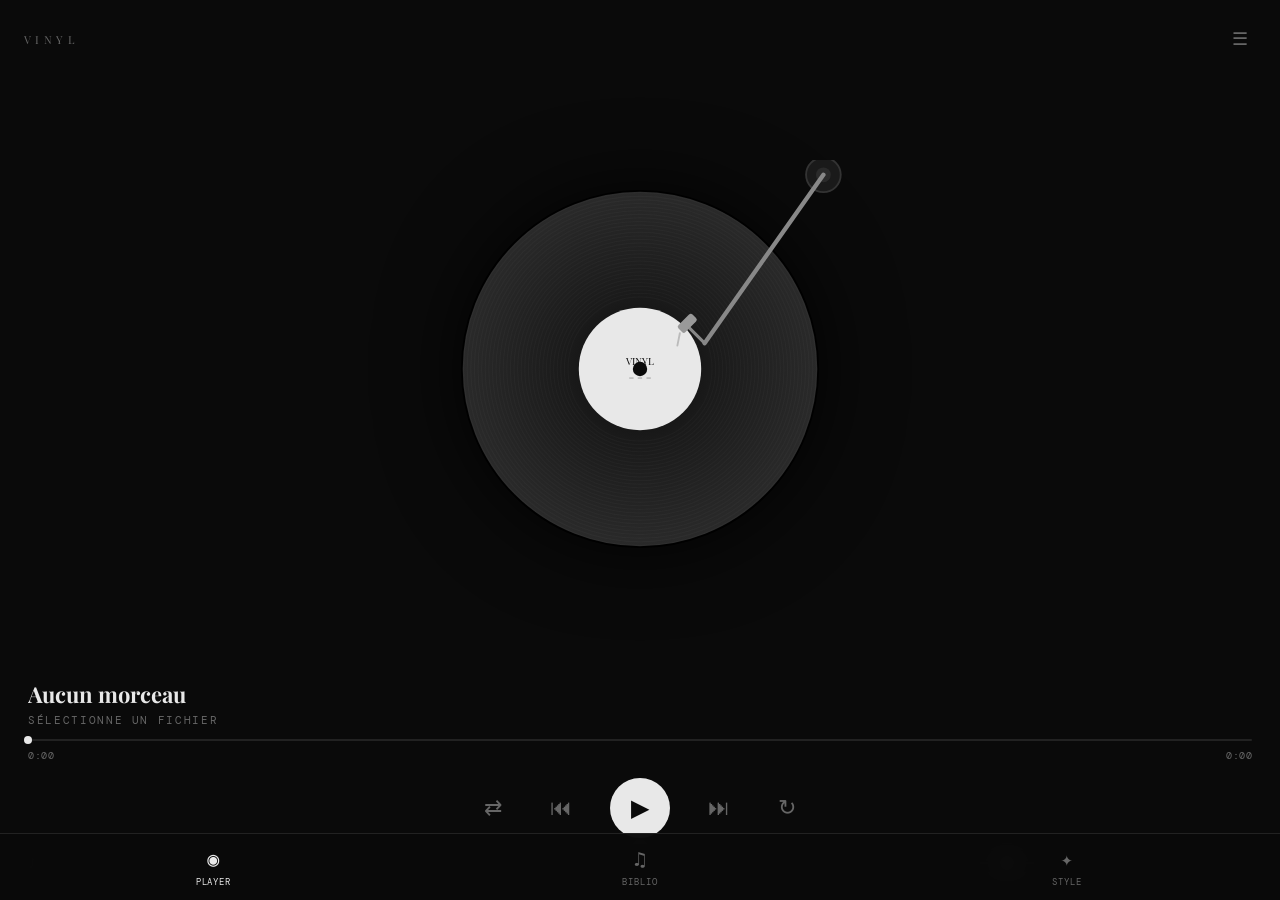
==== index.html @ af2092e8 "Add files via upload" ====
<!DOCTYPE html>
<html lang="fr">
<head>
<meta charset="UTF-8">
<meta name="viewport" content="width=device-width, initial-scale=1.0, user-scalable=no">
<meta name="apple-mobile-web-app-capable" content="yes">
<meta name="mobile-web-app-capable" content="yes">
<meta name="apple-mobile-web-app-status-bar-style" content="black-translucent">
<meta name="theme-color" content="#0a0a0a">
<title>VINYL</title>
<link rel="manifest" href="manifest.json">
<link rel="preconnect" href="https://fonts.googleapis.com">
<link href="https://fonts.googleapis.com/css2?family=DM+Mono:ital,wght@0,300;0,400;0,500;1,300&family=Playfair+Display:ital,wght@0,400;0,700;1,400&display=swap" rel="stylesheet">
<style>
  :root {
    --bg: #0a0a0a;
    --surface: #111111;
    --border: #222222;
    --text: #e8e8e8;
    --text-dim: #666666;
    --accent: #e8e8e8;
    --vinyl-color-1: #1a1a1a;
    --vinyl-color-2: #2a2a2a;
    --vinyl-color-3: #0a0a0a;
    --vinyl-groove: rgba(255,255,255,0.03);
    --label-bg: #e8e8e8;
    --label-text: #0a0a0a;
    --arm-color: #888888;
  }

  * { margin: 0; padding: 0; box-sizing: border-box; -webkit-tap-highlight-color: transparent; }

  body {
    background: var(--bg);
    color: var(--text);
    font-family: 'DM Mono', monospace;
    min-height: 100vh;
    min-height: 100dvh;
    overflow-x: hidden;
    overscroll-behavior: none;
  }

  /* ── SCREENS ── */
  .screen { display: none; min-height: 100vh; min-height: 100dvh; }
  .screen.active { display: flex; flex-direction: column; }

  /* ══════════════════════════════════════
     PLAYER SCREEN
  ══════════════════════════════════════ */
  #player-screen {
    background: var(--bg);
    align-items: center;
    justify-content: space-between;
    padding: 0;
    position: relative;
    overflow: hidden;
  }

  /* Top bar */
  .top-bar {
    width: 100%;
    display: flex;
    align-items: center;
    justify-content: space-between;
    padding: 20px 24px 0;
    z-index: 10;
  }

  .app-title {
    font-family: 'Playfair Display', serif;
    font-size: 11px;
    letter-spacing: 0.4em;
    color: var(--text-dim);
    text-transform: uppercase;
  }

  .top-btn {
    background: none;
    border: none;
    color: var(--text-dim);
    cursor: pointer;
    padding: 8px;
    font-size: 18px;
    transition: color 0.2s;
  }
  .top-btn:hover { color: var(--text); }

  /* Turntable wrapper */
  .turntable-area {
    flex: 1;
    display: flex;
    align-items: center;
    justify-content: center;
    position: relative;
    width: 100%;
  }

  .turntable {
    position: relative;
    width: min(85vw, 360px);
    height: min(85vw, 360px);
  }

  /* Vinyl disc */
  .vinyl-disc {
    width: 100%;
    height: 100%;
    border-radius: 50%;
    position: relative;
    cursor: pointer;
    transition: transform 0.1s;
  }

  .vinyl-disc.spinning {
    animation: spin 2.8s linear infinite;
  }

  @keyframes spin {
    from { transform: rotate(0deg); }
    to { transform: rotate(360deg); }
  }

  .vinyl-svg {
    width: 100%;
    height: 100%;
    border-radius: 50%;
    filter: drop-shadow(0 0 40px rgba(0,0,0,0.8));
  }

  /* Tonearm */
  .tonearm-wrapper {
    position: absolute;
    top: -8%;
    right: -12%;
    width: 55%;
    height: 55%;
    transform-origin: 82% 8%;
    transition: transform 0.8s cubic-bezier(0.4, 0, 0.2, 1);
    z-index: 10;
  }

  .tonearm-wrapper.playing {
    transform: rotate(-22deg);
  }

  .tonearm-svg {
    width: 100%;
    height: 100%;
  }

  /* Song info */
  .song-info {
    width: 100%;
    padding: 0 28px 12px;
    z-index: 10;
  }

  .song-title {
    font-family: 'Playfair Display', serif;
    font-size: 22px;
    font-weight: 700;
    color: var(--text);
    white-space: nowrap;
    overflow: hidden;
    text-overflow: ellipsis;
    margin-bottom: 4px;
  }

  .song-artist {
    font-size: 11px;
    color: var(--text-dim);
    letter-spacing: 0.15em;
    text-transform: uppercase;
  }

  /* Progress */
  .progress-area {
    width: 100%;
    padding: 0 28px;
    z-index: 10;
  }

  .progress-bar-wrap {
    width: 100%;
    height: 2px;
    background: var(--border);
    border-radius: 2px;
    cursor: pointer;
    position: relative;
    margin-bottom: 8px;
  }

  .progress-fill {
    height: 100%;
    background: var(--text);
    border-radius: 2px;
    width: 0%;
    transition: width 0.5s linear;
    position: relative;
  }

  .progress-fill::after {
    content: '';
    position: absolute;
    right: -4px;
    top: -3px;
    width: 8px;
    height: 8px;
    background: var(--text);
    border-radius: 50%;
  }

  .time-row {
    display: flex;
    justify-content: space-between;
    font-size: 10px;
    color: var(--text-dim);
    letter-spacing: 0.05em;
  }

  /* Controls */
  .controls {
    width: 100%;
    display: flex;
    align-items: center;
    justify-content: center;
    gap: 28px;
    padding: 16px 28px;
    z-index: 10;
  }

  .ctrl-btn {
    background: none;
    border: none;
    color: var(--text-dim);
    cursor: pointer;
    padding: 10px;
    font-size: 22px;
    transition: all 0.2s;
    display: flex;
    align-items: center;
    justify-content: center;
    border-radius: 50%;
  }

  .ctrl-btn:hover { color: var(--text); }

  .ctrl-btn.play-btn {
    width: 60px;
    height: 60px;
    background: var(--text);
    color: var(--bg);
    font-size: 24px;
    border-radius: 50%;
  }

  .ctrl-btn.play-btn:hover {
    transform: scale(1.05);
    color: var(--bg);
  }

  .ctrl-btn.active { color: var(--text); }

  /* Volume */
  .volume-area {
    width: 100%;
    padding: 0 28px 28px;
    display: flex;
    align-items: center;
    gap: 12px;
    z-index: 10;
  }

  .vol-icon { font-size: 14px; color: var(--text-dim); }

  .vol-slider {
    flex: 1;
    -webkit-appearance: none;
    appearance: none;
    height: 2px;
    background: var(--border);
    border-radius: 2px;
    outline: none;
    cursor: pointer;
  }

  .vol-slider::-webkit-slider-thumb {
    -webkit-appearance: none;
    width: 14px;
    height: 14px;
    background: var(--text);
    border-radius: 50%;
    cursor: pointer;
  }

  /* ══════════════════════════════════════
     CUSTOMIZE SCREEN
  ══════════════════════════════════════ */
  #customize-screen {
    background: var(--bg);
    flex-direction: column;
  }

  .cust-header {
    display: flex;
    align-items: center;
    padding: 20px 24px;
    gap: 16px;
    border-bottom: 1px solid var(--border);
  }

  .back-btn {
    background: none;
    border: none;
    color: var(--text-dim);
    cursor: pointer;
    font-size: 20px;
    padding: 4px;
  }

  .cust-title {
    font-family: 'Playfair Display', serif;
    font-size: 18px;
    color: var(--text);
  }

  .cust-body {
    flex: 1;
    overflow-y: auto;
    padding: 24px;
    display: flex;
    flex-direction: column;
    gap: 32px;
  }

  .cust-section h3 {
    font-size: 10px;
    letter-spacing: 0.3em;
    text-transform: uppercase;
    color: var(--text-dim);
    margin-bottom: 16px;
  }

  /* Vinyl pattern picker */
  .pattern-grid {
    display: grid;
    grid-template-columns: repeat(4, 1fr);
    gap: 12px;
  }

  .pattern-item {
    aspect-ratio: 1;
    border-radius: 50%;
    cursor: pointer;
    border: 2px solid transparent;
    transition: all 0.2s;
    position: relative;
    overflow: hidden;
  }

  .pattern-item.selected {
    border-color: var(--text);
    box-shadow: 0 0 0 2px var(--bg), 0 0 0 4px var(--text);
  }

  /* Color pickers */
  .color-row {
    display: flex;
    flex-direction: column;
    gap: 12px;
  }

  .color-item {
    display: flex;
    align-items: center;
    justify-content: space-between;
  }

  .color-label {
    font-size: 12px;
    color: var(--text-dim);
  }

  .color-picker-wrap {
    display: flex;
    align-items: center;
    gap: 8px;
  }

  .color-hex {
    font-size: 11px;
    color: var(--text-dim);
    font-family: 'DM Mono', monospace;
  }

  input[type="color"] {
    width: 36px;
    height: 36px;
    border: none;
    background: none;
    cursor: pointer;
    border-radius: 50%;
    padding: 0;
    outline: 2px solid var(--border);
    outline-offset: 2px;
  }

  input[type="color"]::-webkit-color-swatch-wrapper { padding: 0; }
  input[type="color"]::-webkit-color-swatch { border: none; border-radius: 50%; }

  /* Cover upload */
  .upload-area {
    border: 1px dashed var(--border);
    border-radius: 12px;
    padding: 24px;
    text-align: center;
    cursor: pointer;
    transition: all 0.2s;
    position: relative;
    overflow: hidden;
  }

  .upload-area:hover { border-color: var(--text-dim); }

  .upload-preview {
    width: 80px;
    height: 80px;
    border-radius: 8px;
    object-fit: cover;
    margin: 0 auto 12px;
    display: none;
  }

  .upload-preview.show { display: block; }

  .upload-icon { font-size: 28px; margin-bottom: 8px; color: var(--text-dim); }
  .upload-text { font-size: 12px; color: var(--text-dim); }
  .upload-hint { font-size: 10px; color: var(--border); margin-top: 4px; }

  input[type="file"] { display: none; }

  /* Theme presets */
  .preset-row {
    display: flex;
    gap: 10px;
    flex-wrap: wrap;
  }

  .preset-btn {
    padding: 8px 16px;
    border-radius: 20px;
    border: 1px solid var(--border);
    background: none;
    color: var(--text-dim);
    font-family: 'DM Mono', monospace;
    font-size: 11px;
    cursor: pointer;
    transition: all 0.2s;
    letter-spacing: 0.05em;
  }

  .preset-btn:hover, .preset-btn.active {
    background: var(--text);
    color: var(--bg);
    border-color: var(--text);
  }

  /* ══════════════════════════════════════
     LIBRARY SCREEN
  ══════════════════════════════════════ */
  #library-screen {
    background: var(--bg);
    flex-direction: column;
  }

  .lib-header {
    display: flex;
    align-items: center;
    padding: 20px 24px;
    gap: 16px;
    border-bottom: 1px solid var(--border);
  }

  .lib-title {
    font-family: 'Playfair Display', serif;
    font-size: 18px;
    color: var(--text);
    flex: 1;
  }

  .lib-add-btn {
    background: var(--text);
    color: var(--bg);
    border: none;
    border-radius: 20px;
    padding: 8px 16px;
    font-family: 'DM Mono', monospace;
    font-size: 11px;
    cursor: pointer;
    letter-spacing: 0.05em;
  }

  .track-list {
    flex: 1;
    overflow-y: auto;
    padding: 8px 0;
  }

  .track-item {
    display: flex;
    align-items: center;
    padding: 14px 24px;
    gap: 16px;
    cursor: pointer;
    transition: background 0.15s;
    border-bottom: 1px solid var(--border);
  }

  .track-item:hover { background: var(--surface); }
  .track-item.active { background: var(--surface); }

  .track-num {
    font-size: 11px;
    color: var(--text-dim);
    width: 20px;
    text-align: right;
    flex-shrink: 0;
  }

  .track-item.active .track-num { color: var(--text); }

  .track-cover {
    width: 44px;
    height: 44px;
    border-radius: 6px;
    background: var(--surface);
    flex-shrink: 0;
    display: flex;
    align-items: center;
    justify-content: center;
    overflow: hidden;
  }

  .track-cover img { width: 100%; height: 100%; object-fit: cover; }
  .track-cover-placeholder { font-size: 18px; color: var(--text-dim); }

  .track-info { flex: 1; min-width: 0; }

  .track-name {
    font-size: 14px;
    color: var(--text);
    white-space: nowrap;
    overflow: hidden;
    text-overflow: ellipsis;
    margin-bottom: 3px;
  }

  .track-item.active .track-name { color: var(--text); font-weight: 500; }

  .track-dur {
    font-size: 11px;
    color: var(--text-dim);
    flex-shrink: 0;
  }

  .empty-lib {
    flex: 1;
    display: flex;
    flex-direction: column;
    align-items: center;
    justify-content: center;
    gap: 12px;
    padding: 40px;
    text-align: center;
  }

  .empty-lib .icon { font-size: 48px; opacity: 0.3; }
  .empty-lib p { font-size: 13px; color: var(--text-dim); line-height: 1.6; }

  /* ── BOTTOM NAV ── */
  .bottom-nav {
    position: fixed;
    bottom: 0;
    left: 0;
    right: 0;
    display: flex;
    background: rgba(10,10,10,0.95);
    backdrop-filter: blur(20px);
    border-top: 1px solid var(--border);
    z-index: 100;
    padding-bottom: env(safe-area-inset-bottom);
  }

  .nav-btn {
    flex: 1;
    display: flex;
    flex-direction: column;
    align-items: center;
    justify-content: center;
    gap: 4px;
    padding: 12px 8px;
    background: none;
    border: none;
    color: var(--text-dim);
    cursor: pointer;
    transition: color 0.2s;
    font-family: 'DM Mono', monospace;
  }

  .nav-btn.active { color: var(--text); }
  .nav-btn span:first-child { font-size: 20px; }
  .nav-btn span:last-child { font-size: 9px; letter-spacing: 0.1em; text-transform: uppercase; }

  /* padding for nav */
  .screen { padding-bottom: 70px; }

  /* Scrollbar */
  ::-webkit-scrollbar { width: 2px; }
  ::-webkit-scrollbar-track { background: transparent; }
  ::-webkit-scrollbar-thumb { background: var(--border); border-radius: 2px; }

  /* Animations */
  @keyframes fadeIn { from { opacity: 0; transform: translateY(8px); } to { opacity: 1; transform: translateY(0); } }
  .screen.active { animation: fadeIn 0.2s ease; }

  /* Vinyl patterns inline styles applied via JS */
</style>
</head>
<body>

<!-- ══ PLAYER SCREEN ══ -->
<div id="player-screen" class="screen active">
  <div class="top-bar">
    <span class="app-title">Vinyl</span>
    <button class="top-btn" onclick="showScreen('library')">☰</button>
  </div>

  <div class="turntable-area">
    <div class="turntable">
      <!-- Vinyl disc -->
      <div class="vinyl-disc" id="vinyl-disc">
        <svg class="vinyl-svg" id="vinyl-svg" viewBox="0 0 400 400" xmlns="http://www.w3.org/2000/svg">
          <defs>
            <radialGradient id="vinylGrad" cx="50%" cy="50%" r="50%">
              <stop offset="0%" stop-color="var(--vinyl-color-3)"/>
              <stop offset="40%" stop-color="var(--vinyl-color-1)"/>
              <stop offset="100%" stop-color="var(--vinyl-color-2)"/>
            </radialGradient>
            <pattern id="groovePattern" x="0" y="0" width="400" height="400" patternUnits="userSpaceOnUse">
            </pattern>
            <clipPath id="discClip">
              <circle cx="200" cy="200" r="198"/>
            </clipPath>
          </defs>
          <!-- Base disc -->
          <circle cx="200" cy="200" r="198" fill="url(#vinylGrad)" stroke="#000" stroke-width="2"/>
          <!-- Grooves -->
          <g id="grooves-group" clip-path="url(#discClip)" opacity="0.6"></g>
          <!-- Label area -->
          <circle cx="200" cy="200" r="68" id="label-circle" fill="#e8e8e8"/>
          <!-- Cover image inside label -->
          <image id="cover-in-label" x="132" y="132" width="136" height="136" clip-path="url(#labelClip)" style="display:none"/>
          <clipPath id="labelClip"><circle cx="200" cy="200" r="68"/></clipPath>
          <!-- Label design -->
          <g id="label-design">
            <text x="200" y="195" text-anchor="middle" font-family="'Playfair Display', serif" font-size="11" fill="#0a0a0a" id="label-title">VINYL</text>
            <text x="200" y="212" text-anchor="middle" font-family="monospace" font-size="8" fill="#555" id="label-artist">— — —</text>
          </g>
          <!-- Center hole -->
          <circle cx="200" cy="200" r="8" fill="#0a0a0a"/>
        </svg>
      </div>

      <!-- Tonearm -->
      <div class="tonearm-wrapper" id="tonearm">
        <svg class="tonearm-svg" viewBox="0 0 160 160" xmlns="http://www.w3.org/2000/svg">
          <!-- Pivot base -->
          <circle cx="128" cy="12" r="14" fill="#1a1a1a" stroke="#333" stroke-width="1.5"/>
          <circle cx="128" cy="12" r="6" fill="#2a2a2a"/>
          <!-- Arm -->
          <line x1="128" y1="12" x2="32" y2="148" stroke="#888" stroke-width="3.5" stroke-linecap="round"/>
          <!-- Headshell -->
          <line x1="32" y1="148" x2="18" y2="134" stroke="#888" stroke-width="2.5" stroke-linecap="round"/>
          <rect x="10" y="128" width="16" height="8" rx="2" fill="#999" transform="rotate(-45, 18, 132)"/>
          <!-- Needle -->
          <line x1="12" y1="140" x2="10" y2="150" stroke="#bbb" stroke-width="1.5" stroke-linecap="round"/>
        </svg>
      </div>
    </div>
  </div>

  <!-- Song info -->
  <div class="song-info">
    <div class="song-title" id="song-title">Aucun morceau</div>
    <div class="song-artist" id="song-artist">Sélectionne un fichier</div>
  </div>

  <!-- Progress -->
  <div class="progress-area">
    <div class="progress-bar-wrap" id="progress-wrap">
      <div class="progress-fill" id="progress-fill"></div>
    </div>
    <div class="time-row">
      <span id="time-current">0:00</span>
      <span id="time-total">0:00</span>
    </div>
  </div>

  <!-- Controls -->
  <div class="controls">
    <button class="ctrl-btn" id="shuffle-btn" onclick="toggleShuffle()" title="Aléatoire">⇄</button>
    <button class="ctrl-btn" onclick="prevTrack()">⏮</button>
    <button class="ctrl-btn play-btn" id="play-btn" onclick="togglePlay()">▶</button>
    <button class="ctrl-btn" onclick="nextTrack()">⏭</button>
    <button class="ctrl-btn" id="repeat-btn" onclick="toggleRepeat()" title="Répéter">↻</button>
  </div>

  <!-- Volume -->
  <div class="volume-area">
    <span class="vol-icon">♪</span>
    <input type="range" class="vol-slider" id="vol-slider" min="0" max="100" value="80" oninput="setVolume(this.value)">
  </div>
</div>

<!-- ══ LIBRARY SCREEN ══ -->
<div id="library-screen" class="screen">
  <div class="lib-header">
    <button class="back-btn" onclick="showScreen('player')">←</button>
    <span class="lib-title">Bibliothèque</span>
    <button class="lib-add-btn" onclick="document.getElementById('audio-input').click()">+ Ajouter</button>
  </div>
  <input type="file" id="audio-input" accept="audio/*" multiple onchange="addTracks(this.files)">

  <div id="track-list" class="track-list">
    <div class="empty-lib">
      <div class="icon">♫</div>
      <p>Aucun morceau.<br>Appuie sur <strong>+ Ajouter</strong> pour importer tes fichiers audio.</p>
    </div>
  </div>
</div>

<!-- ══ CUSTOMIZE SCREEN ══ -->
<div id="customize-screen" class="screen">
  <div class="cust-header">
    <button class="back-btn" onclick="showScreen('player')">←</button>
    <span class="cust-title">Personnaliser</span>
  </div>
  <div class="cust-body">

    <!-- Theme presets -->
    <div class="cust-section">
      <h3>Thème</h3>
      <div class="preset-row">
        <button class="preset-btn active" onclick="applyPreset('noir')">Noir</button>
        <button class="preset-btn" onclick="applyPreset('blanc')">Blanc</button>
        <button class="preset-btn" onclick="applyPreset('sepia')">Sépia</button>
        <button class="preset-btn" onclick="applyPreset('nuit')">Nuit Bleue</button>
        <button class="preset-btn" onclick="applyPreset('foret')">Forêt</button>
        <button class="preset-btn" onclick="applyPreset('rouge')">Rouge</button>
      </div>
    </div>

    <!-- Vinyl pattern -->
    <div class="cust-section">
      <h3>Motif du Vinyl</h3>
      <div class="pattern-grid" id="pattern-grid"></div>
    </div>

    <!-- Vinyl colors -->
    <div class="cust-section">
      <h3>Couleurs du Vinyl</h3>
      <div class="color-row">
        <div class="color-item">
          <span class="color-label">Couleur principale</span>
          <div class="color-picker-wrap">
            <span class="color-hex" id="c1-hex">#1a1a1a</span>
            <input type="color" id="color1" value="#1a1a1a" oninput="updateVinylColor(1, this.value)">
          </div>
        </div>
        <div class="color-item">
          <span class="color-label">Couleur secondaire</span>
          <div class="color-picker-wrap">
            <span class="color-hex" id="c2-hex">#2a2a2a</span>
            <input type="color" id="color2" value="#2a2a2a" oninput="updateVinylColor(2, this.value)">
          </div>
        </div>
        <div class="color-item">
          <span class="color-label">Centre du vinyl</span>
          <div class="color-picker-wrap">
            <span class="color-hex" id="c3-hex">#0a0a0a</span>
            <input type="color" id="color3" value="#0a0a0a" oninput="updateVinylColor(3, this.value)">
          </div>
        </div>
        <div class="color-item">
          <span class="color-label">Étiquette centrale</span>
          <div class="color-picker-wrap">
            <span class="color-hex" id="c4-hex">#e8e8e8</span>
            <input type="color" id="color4" value="#e8e8e8" oninput="updateLabelColor(this.value)">
          </div>
        </div>
      </div>
    </div>

    <!-- Cover art -->
    <div class="cust-section">
      <h3>Pochette Globale</h3>
      <div class="upload-area" onclick="document.getElementById('cover-input').click()">
        <img id="cover-preview" class="upload-preview" src="" alt="cover">
        <div id="upload-placeholder">
          <div class="upload-icon">🖼</div>
          <div class="upload-text">Appuie pour choisir une image</div>
          <div class="upload-hint">PNG, JPG — affiché au centre du vinyl</div>
        </div>
      </div>
      <input type="file" id="cover-input" accept="image/*" onchange="setCoverArt(this.files[0])">
    </div>

    <!-- Interface color -->
    <div class="cust-section">
      <h3>Interface</h3>
      <div class="color-row">
        <div class="color-item">
          <span class="color-label">Fond général</span>
          <div class="color-picker-wrap">
            <span class="color-hex" id="bg-hex">#0a0a0a</span>
            <input type="color" id="bg-color" value="#0a0a0a" oninput="updateUIColor('--bg', this.value, 'bg-hex')">
          </div>
        </div>
        <div class="color-item">
          <span class="color-label">Texte & contrôles</span>
          <div class="color-picker-wrap">
            <span class="color-hex" id="txt-hex">#e8e8e8</span>
            <input type="color" id="txt-color" value="#e8e8e8" oninput="updateUIColor('--text', this.value, 'txt-hex')">
          </div>
        </div>
      </div>
    </div>

  </div>
</div>

<!-- ══ BOTTOM NAV ══ -->
<div class="bottom-nav">
  <button class="nav-btn active" id="nav-player" onclick="showScreen('player')">
    <span>◉</span><span>Player</span>
  </button>
  <button class="nav-btn" id="nav-library" onclick="showScreen('library')">
    <span>♫</span><span>Biblio</span>
  </button>
  <button class="nav-btn" id="nav-customize" onclick="showScreen('customize')">
    <span>✦</span><span>Style</span>
  </button>
</div>

<audio id="audio-player"></audio>

<script>
// ══════════════════════════════════════
// STATE
// ══════════════════════════════════════
let tracks = [];
let currentIndex = -1;
let isPlaying = false;
let isShuffle = false;
let isRepeat = false;
let globalCoverURL = null;
let currentPattern = 0;

const audio = document.getElementById('audio-player');
const vinylDisc = document.getElementById('vinyl-disc');
const tonearm = document.getElementById('tonearm');

// ══════════════════════════════════════
// SCREENS
// ══════════════════════════════════════
function showScreen(name) {
  document.querySelectorAll('.screen').forEach(s => s.classList.remove('active'));
  document.querySelectorAll('.nav-btn').forEach(b => b.classList.remove('active'));
  document.getElementById(name + '-screen').classList.add('active');
  document.getElementById('nav-' + name)?.classList.add('active');
}

// ══════════════════════════════════════
// VINYL PATTERNS
// ══════════════════════════════════════
const patterns = [
  { name: 'Classic', draw: (g) => classicGrooves(g) },
  { name: 'Sparse', draw: (g) => sparseGrooves(g) },
  { name: 'Marble', draw: (g) => marbleGrooves(g) },
  { name: 'Radiant', draw: (g) => radiantGrooves(g) },
  { name: 'Grid', draw: (g) => gridGrooves(g) },
  { name: 'Waves', draw: (g) => waveGrooves(g) },
  { name: 'Dots', draw: (g) => dotGrooves(g) },
  { name: 'Geo', draw: (g) => geoGrooves(g) },
];

function classicGrooves(g) {
  let html = '';
  for (let r = 80; r <= 196; r += 4) {
    html += `<circle cx="200" cy="200" r="${r}" fill="none" stroke="rgba(255,255,255,0.04)" stroke-width="1.5"/>`;
  }
  return html;
}

function sparseGrooves(g) {
  let html = '';
  for (let r = 80; r <= 196; r += 10) {
    html += `<circle cx="200" cy="200" r="${r}" fill="none" stroke="rgba(255,255,255,0.06)" stroke-width="2"/>`;
  }
  return html;
}

function marbleGrooves(g) {
  let html = '';
  for (let r = 80; r <= 196; r += 5) {
    const op = 0.02 + Math.sin(r * 0.3) * 0.02;
    html += `<circle cx="200" cy="200" r="${r}" fill="none" stroke="rgba(255,255,255,${op.toFixed(3)})" stroke-width="2"/>`;
  }
  for (let i = 0; i < 8; i++) {
    const angle = (i / 8) * 360;
    html += `<line x1="200" y1="80" x2="200" y2="196" stroke="rgba(255,255,255,0.02)" stroke-width="1" transform="rotate(${angle} 200 200)"/>`;
  }
  return html;
}

function radiantGrooves(g) {
  let html = '';
  for (let i = 0; i < 36; i++) {
    const angle = (i / 36) * 360;
    html += `<line x1="200" y1="80" x2="200" y2="196" stroke="rgba(255,255,255,0.04)" stroke-width="1.5" transform="rotate(${angle} 200 200)"/>`;
  }
  for (let r = 100; r <= 196; r += 24) {
    html += `<circle cx="200" cy="200" r="${r}" fill="none" stroke="rgba(255,255,255,0.03)" stroke-width="1"/>`;
  }
  return html;
}

function gridGrooves(g) {
  let html = '';
  for (let r = 80; r <= 196; r += 7) {
    const dash = Math.floor(r * Math.PI / 12);
    html += `<circle cx="200" cy="200" r="${r}" fill="none" stroke="rgba(255,255,255,0.05)" stroke-width="1.5" stroke-dasharray="${dash} ${Math.floor(dash * 0.5)}"/>`;
  }
  return html;
}

function waveGrooves(g) {
  let html = '';
  for (let r = 80; r <= 196; r += 4) {
    const offset = Math.sin(r * 0.5) * 3;
    html += `<circle cx="${200 + offset}" cy="200" r="${r}" fill="none" stroke="rgba(255,255,255,0.035)" stroke-width="1.5"/>`;
  }
  return html;
}

function dotGrooves(g) {
  let html = '';
  for (let r = 85; r <= 196; r += 14) {
    for (let i = 0; i < 32; i++) {
      const angle = (i / 32) * 2 * Math.PI;
      const x = 200 + r * Math.cos(angle);
      const y = 200 + r * Math.sin(angle);
      html += `<circle cx="${x.toFixed(1)}" cy="${y.toFixed(1)}" r="1.5" fill="rgba(255,255,255,0.08)"/>`;
    }
  }
  return html;
}

function geoGrooves(g) {
  let html = '';
  for (let r = 80; r <= 196; r += 6) {
    const sides = 6;
    let pts = '';
    for (let i = 0; i < sides; i++) {
      const a = (i / sides) * 2 * Math.PI - Math.PI / 6;
      pts += `${(200 + r * Math.cos(a)).toFixed(1)},${(200 + r * Math.sin(a)).toFixed(1)} `;
    }
    html += `<polygon points="${pts}" fill="none" stroke="rgba(255,255,255,0.03)" stroke-width="1.5"/>`;
  }
  return html;
}

function buildPatternGrid() {
  const grid = document.getElementById('pattern-grid');
  grid.innerHTML = '';
  patterns.forEach((p, i) => {
    const div = document.createElement('div');
    div.className = 'pattern-item' + (i === 0 ? ' selected' : '');
    div.title = p.name;
    // Mini preview SVG
    div.innerHTML = `<svg viewBox="0 0 100 100" style="width:100%;height:100%;border-radius:50%;display:block;background:#111">
      ${getMiniPattern(i)}
      <circle cx="50" cy="50" r="18" fill="#e8e8e8"/>
      <circle cx="50" cy="50" r="3" fill="#0a0a0a"/>
    </svg>`;
    div.onclick = () => {
      document.querySelectorAll('.pattern-item').forEach(el => el.classList.remove('selected'));
      div.classList.add('selected');
      currentPattern = i;
      applyPattern(i);
    };
    grid.appendChild(div);
  });
}

function getMiniPattern(i) {
  const ops = ['classic','sparse','marble','radiant','grid','wave','dot','geo'];
  let h = '';
  if (i === 0) { for (let r=20;r<=48;r+=4) h+=`<circle cx="50" cy="50" r="${r}" fill="none" stroke="rgba(255,255,255,0.15)" stroke-width="1"/>`; }
  else if (i === 1) { for (let r=20;r<=48;r+=10) h+=`<circle cx="50" cy="50" r="${r}" fill="none" stroke="rgba(255,255,255,0.2)" stroke-width="2"/>`; }
  else if (i === 2) { for (let r=20;r<=48;r+=5) { const op=0.05+Math.sin(r*0.3)*0.05; h+=`<circle cx="50" cy="50" r="${r}" fill="none" stroke="rgba(255,255,255,${op.toFixed(2)})" stroke-width="2"/>`; } }
  else if (i === 3) { for (let a=0;a<36;a++) { const ang=(a/36)*360; h+=`<line x1="50" y1="20" x2="50" y2="48" stroke="rgba(255,255,255,0.12)" stroke-width="1" transform="rotate(${ang} 50 50)"/>`; } }
  else if (i === 4) { for (let r=20;r<=48;r+=7) { const d=Math.floor(r*Math.PI/8); h+=`<circle cx="50" cy="50" r="${r}" fill="none" stroke="rgba(255,255,255,0.15)" stroke-width="1.5" stroke-dasharray="${d} ${Math.floor(d*0.5)}"/>`; } }
  else if (i === 5) { for (let r=20;r<=48;r+=4) { const off=Math.sin(r*0.5)*2; h+=`<circle cx="${50+off}" cy="50" r="${r}" fill="none" stroke="rgba(255,255,255,0.12)" stroke-width="1"/>`; } }
  else if (i === 6) { for (let r=22;r<=48;r+=13) { for (let j=0;j<16;j++) { const a=(j/16)*2*Math.PI; const x=50+r*Math.cos(a); const y=50+r*Math.sin(a); h+=`<circle cx="${x.toFixed(1)}" cy="${y.toFixed(1)}" r="1.5" fill="rgba(255,255,255,0.2)"/>`; } } }
  else if (i === 7) { for (let r=20;r<=48;r+=6) { let pts=''; for (let j=0;j<6;j++) { const a=(j/6)*2*Math.PI-Math.PI/6; pts+=`${(50+r*Math.cos(a)).toFixed(1)},${(50+r*Math.sin(a)).toFixed(1)} `; } h+=`<polygon points="${pts}" fill="none" stroke="rgba(255,255,255,0.12)" stroke-width="1.5"/>`; } }
  return h;
}

function applyPattern(i) {
  const g = document.getElementById('grooves-group');
  g.innerHTML = patterns[i].draw(g);
}

// ══════════════════════════════════════
// COLORS
// ══════════════════════════════════════
function updateVinylColor(n, val) {
  document.documentElement.style.setProperty(`--vinyl-color-${n}`, val);
  document.getElementById(`c${n}-hex`).textContent = val;
  // Refresh gradient
  document.querySelectorAll('#vinylGrad stop')[0].setAttribute('stop-color', getComputedStyle(document.documentElement).getPropertyValue('--vinyl-color-3').trim());
  document.querySelectorAll('#vinylGrad stop')[1].setAttribute('stop-color', getComputedStyle(document.documentElement).getPropertyValue('--vinyl-color-1').trim());
  document.querySelectorAll('#vinylGrad stop')[2].setAttribute('stop-color', getComputedStyle(document.documentElement).getPropertyValue('--vinyl-color-2').trim());
}

function updateLabelColor(val) {
  document.getElementById('label-circle').setAttribute('fill', val);
  document.getElementById('c4-hex').textContent = val;
  // Adjust label text contrast
  const brightness = parseInt(val.slice(1,3), 16) * 0.299 + parseInt(val.slice(3,5), 16) * 0.587 + parseInt(val.slice(5,7), 16) * 0.114;
  const textCol = brightness > 128 ? '#0a0a0a' : '#f0f0f0';
  document.getElementById('label-title').setAttribute('fill', textCol);
  document.getElementById('label-artist').setAttribute('fill', brightness > 128 ? '#555' : '#aaa');
}

function updateUIColor(varName, val, hexId) {
  document.documentElement.style.setProperty(varName, val);
  document.getElementById(hexId).textContent = val;
}

// ══════════════════════════════════════
// PRESETS
// ══════════════════════════════════════
const presets = {
  noir:  { bg:'#0a0a0a', surface:'#111', border:'#222', text:'#e8e8e8', dim:'#666', c1:'#1a1a1a', c2:'#2a2a2a', c3:'#0a0a0a', label:'#e8e8e8' },
  blanc: { bg:'#f5f5f0', surface:'#eee', border:'#ddd', text:'#111', dim:'#999', c1:'#ccc', c2:'#ddd', c3:'#aaa', label:'#222' },
  sepia: { bg:'#1a1510', surface:'#221e18', border:'#3a3228', text:'#e8d9b0', dim:'#7a6a50', c1:'#3a2e20', c2:'#2a2010', c3:'#150f05', label:'#c8a860' },
  nuit:  { bg:'#080d18', surface:'#0d1422', border:'#1a2540', text:'#c0d4f0', dim:'#4a6090', c1:'#0d1830', c2:'#1a2a50', c3:'#050a10', label:'#4080c0' },
  foret: { bg:'#0a100a', surface:'#101810', border:'#1a2a1a', text:'#c0d8b0', dim:'#507050', c1:'#1a2a1a', c2:'#0a180a', c3:'#050a05', label:'#80b060' },
  rouge: { bg:'#100808', surface:'#181010', border:'#2a1818', text:'#f0c8c0', dim:'#804040', c1:'#3a1010', c2:'#200808', c3:'#080000', label:'#c04040' },
};

function applyPreset(name) {
  const p = presets[name];
  document.documentElement.style.setProperty('--bg', p.bg);
  document.documentElement.style.setProperty('--surface', p.surface);
  document.documentElement.style.setProperty('--border', p.border);
  document.documentElement.style.setProperty('--text', p.text);
  document.documentElement.style.setProperty('--text-dim', p.dim);
  document.documentElement.style.setProperty('--vinyl-color-1', p.c1);
  document.documentElement.style.setProperty('--vinyl-color-2', p.c2);
  document.documentElement.style.setProperty('--vinyl-color-3', p.c3);

  // Update color pickers
  document.getElementById('color1').value = p.c1;
  document.getElementById('color2').value = p.c2;
  document.getElementById('color3').value = p.c3;
  document.getElementById('color4').value = p.label;
  document.getElementById('bg-color').value = p.bg;
  document.getElementById('txt-color').value = p.text;
  document.getElementById('c1-hex').textContent = p.c1;
  document.getElementById('c2-hex').textContent = p.c2;
  document.getElementById('c3-hex').textContent = p.c3;
  document.getElementById('c4-hex').textContent = p.label;
  document.getElementById('bg-hex').textContent = p.bg;
  document.getElementById('txt-hex').textContent = p.text;

  updateLabelColor(p.label);

  // Update gradient stops
  document.querySelectorAll('#vinylGrad stop')[0].setAttribute('stop-color', p.c3);
  document.querySelectorAll('#vinylGrad stop')[1].setAttribute('stop-color', p.c1);
  document.querySelectorAll('#vinylGrad stop')[2].setAttribute('stop-color', p.c2);

  document.querySelectorAll('.preset-btn').forEach(b => b.classList.remove('active'));
  event.target.classList.add('active');
}

// ══════════════════════════════════════
// COVER ART
// ══════════════════════════════════════
function setCoverArt(file) {
  if (!file) return;
  const url = URL.createObjectURL(file);
  globalCoverURL = url;

  const preview = document.getElementById('cover-preview');
  preview.src = url;
  preview.classList.add('show');
  document.getElementById('upload-placeholder').style.display = 'none';

  applyLabelCover(url);
}

function applyLabelCover(url) {
  const img = document.getElementById('cover-in-label');
  img.setAttributeNS('http://www.w3.org/1999/xlink', 'href', url);
  img.style.display = 'block';
  document.getElementById('label-design').style.opacity = '0';
}

function clearLabelCover() {
  document.getElementById('cover-in-label').style.display = 'none';
  document.getElementById('label-design').style.opacity = '1';
}

// ══════════════════════════════════════
// AUDIO LIBRARY
// ══════════════════════════════════════
function addTracks(files) {
  const arr = Array.from(files);
  arr.forEach(f => {
    tracks.push({ file: f, url: URL.createObjectURL(f), name: f.name.replace(/\.[^/.]+$/, ''), duration: 0 });
  });
  renderTrackList();
  if (currentIndex === -1 && tracks.length > 0) {
    loadTrack(0);
  }
}

function renderTrackList() {
  const list = document.getElementById('track-list');
  if (tracks.length === 0) {
    list.innerHTML = `<div class="empty-lib"><div class="icon">♫</div><p>Aucun morceau.<br>Appuie sur <strong>+ Ajouter</strong> pour importer tes fichiers audio.</p></div>`;
    return;
  }
  list.innerHTML = tracks.map((t, i) => `
    <div class="track-item ${i === currentIndex ? 'active' : ''}" onclick="loadTrack(${i}); showScreen('player'); togglePlay(true)">
      <span class="track-num">${i + 1}</span>
      <div class="track-cover">
        ${globalCoverURL ? `<img src="${globalCoverURL}">` : '<span class="track-cover-placeholder">♪</span>'}
      </div>
      <div class="track-info">
        <div class="track-name">${t.name}</div>
      </div>
      <span class="track-dur">${t.duration ? formatTime(t.duration) : '—'}</span>
    </div>
  `).join('');
}

function loadTrack(i) {
  currentIndex = i;
  const t = tracks[i];
  audio.src = t.url;
  document.getElementById('song-title').textContent = t.name;
  document.getElementById('song-artist').textContent = 'Fichier local';
  document.getElementById('label-title').textContent = t.name.slice(0, 12);
  // Apply cover
  if (globalCoverURL) applyLabelCover(globalCoverURL);
  renderTrackList();
}

// ══════════════════════════════════════
// PLAYBACK CONTROLS
// ══════════════════════════════════════
function togglePlay(forcePlay) {
  if (tracks.length === 0) {
    showScreen('library');
    return;
  }
  if (forcePlay === true || !isPlaying) {
    audio.play();
    isPlaying = true;
    vinylDisc.classList.add('spinning');
    tonearm.classList.add('playing');
    document.getElementById('play-btn').innerHTML = '⏸';
  } else {
    audio.pause();
    isPlaying = false;
    vinylDisc.classList.remove('spinning');
    tonearm.classList.remove('playing');
    document.getElementById('play-btn').innerHTML = '▶';
  }
}

function prevTrack() {
  if (tracks.length === 0) return;
  let i = currentIndex - 1;
  if (i < 0) i = tracks.length - 1;
  loadTrack(i);
  if (isPlaying) audio.play();
}

function nextTrack() {
  if (tracks.length === 0) return;
  let i;
  if (isShuffle) {
    i = Math.floor(Math.random() * tracks.length);
  } else {
    i = currentIndex + 1;
    if (i >= tracks.length) i = 0;
  }
  loadTrack(i);
  if (isPlaying) audio.play();
}

function toggleShuffle() {
  isShuffle = !isShuffle;
  document.getElementById('shuffle-btn').classList.toggle('active', isShuffle);
}

function toggleRepeat() {
  isRepeat = !isRepeat;
  audio.loop = isRepeat;
  document.getElementById('repeat-btn').classList.toggle('active', isRepeat);
}

function setVolume(v) {
  audio.volume = v / 100;
}

// Progress
audio.addEventListener('timeupdate', () => {
  if (!audio.duration) return;
  const pct = (audio.currentTime / audio.duration) * 100;
  document.getElementById('progress-fill').style.width = pct + '%';
  document.getElementById('time-current').textContent = formatTime(audio.currentTime);
  document.getElementById('time-total').textContent = formatTime(audio.duration);
});

audio.addEventListener('loadedmetadata', () => {
  if (currentIndex >= 0) {
    tracks[currentIndex].duration = audio.duration;
    renderTrackList();
  }
  document.getElementById('time-total').textContent = formatTime(audio.duration);
});

audio.addEventListener('ended', () => {
  if (!isRepeat) nextTrack();
});

// Click on progress bar
document.getElementById('progress-wrap').addEventListener('click', (e) => {
  if (!audio.duration) return;
  const rect = e.currentTarget.getBoundingClientRect();
  const pct = (e.clientX - rect.left) / rect.width;
  audio.currentTime = pct * audio.duration;
});

function formatTime(s) {
  if (!s || isNaN(s)) return '0:00';
  const m = Math.floor(s / 60);
  const sec = Math.floor(s % 60);
  return `${m}:${sec.toString().padStart(2, '0')}`;
}

// ══════════════════════════════════════
// INIT
// ══════════════════════════════════════
buildPatternGrid();
applyPattern(0);
audio.volume = 0.8;
</script>
</body>
</html>
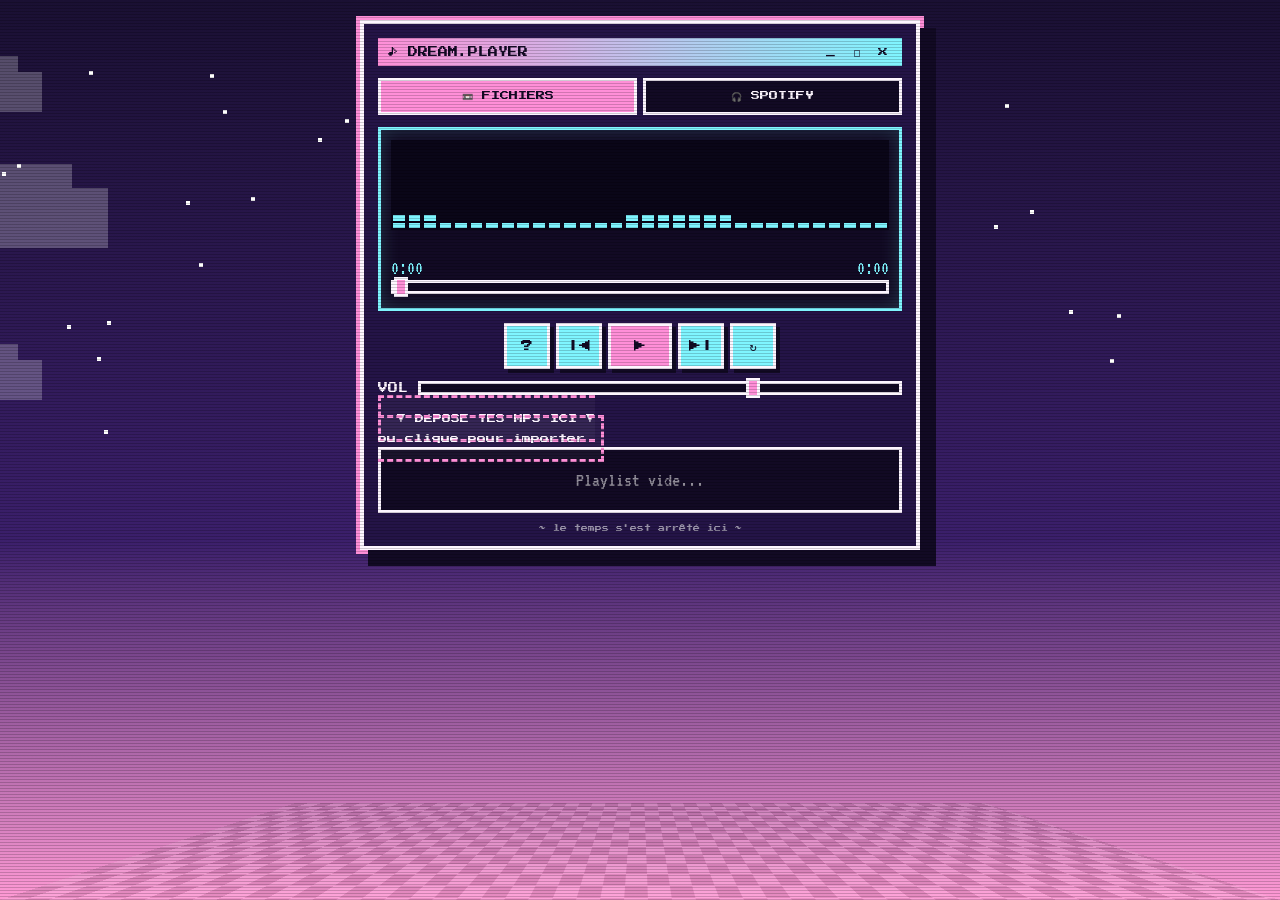
==== commit 7f956b7e: "dream.player: PWA, style.css, script.js, icônes" ====
--- a/index.html
+++ b/index.html
@@ -1,1277 +1,393 @@
 <!DOCTYPE html>
 <html lang="fr">
 <head>
+  <link rel="manifest" href="manifest.json">
+<link rel="icon" href="icon.svg" type="image/svg+xml">
+<link rel="apple-touch-icon" href="icon-192.png">
+<meta name="theme-color" content="#3b1f6b">
+<meta name="apple-mobile-web-app-capable" content="yes">
+<meta name="apple-mobile-web-app-status-bar-style" content="black-translucent">
+<meta name="apple-mobile-web-app-title" content="dream.player">
 <meta charset="UTF-8">
-<meta name="viewport" content="width=device-width, initial-scale=1.0, user-scalable=no">
-<meta name="apple-mobile-web-app-capable" content="yes">
-<meta name="mobile-web-app-capable" content="yes">
-<meta name="apple-mobile-web-app-status-bar-style" content="black-translucent">
-<meta name="theme-color" content="#0a0a0a">
-<title>VINYL</title>
-<link rel="manifest" href="manifest.json">
-<link rel="preconnect" href="https://fonts.googleapis.com">
-<link href="https://fonts.googleapis.com/css2?family=DM+Mono:ital,wght@0,300;0,400;0,500;1,300&family=Playfair+Display:ital,wght@0,400;0,700;1,400&display=swap" rel="stylesheet">
+<meta name="viewport" content="width=device-width, initial-scale=1">
+<title>♪ dream.player</title>
+<link href="https://fonts.googleapis.com/css2?family=Press+Start+2P&family=VT323&display=swap" rel="stylesheet">
 <style>
-  :root {
-    --bg: #0a0a0a;
-    --surface: #111111;
-    --border: #222222;
-    --text: #e8e8e8;
-    --text-dim: #666666;
-    --accent: #e8e8e8;
-    --vinyl-color-1: #1a1a1a;
-    --vinyl-color-2: #2a2a2a;
-    --vinyl-color-3: #0a0a0a;
-    --vinyl-groove: rgba(255,255,255,0.03);
-    --label-bg: #e8e8e8;
-    --label-text: #0a0a0a;
-    --arm-color: #888888;
-  }
-
-  * { margin: 0; padding: 0; box-sizing: border-box; -webkit-tap-highlight-color: transparent; }
-
-  body {
-    background: var(--bg);
-    color: var(--text);
-    font-family: 'DM Mono', monospace;
-    min-height: 100vh;
-    min-height: 100dvh;
-    overflow-x: hidden;
-    overscroll-behavior: none;
-  }
-
-  /* ── SCREENS ── */
-  .screen { display: none; min-height: 100vh; min-height: 100dvh; }
-  .screen.active { display: flex; flex-direction: column; }
-
-  /* ══════════════════════════════════════
-     PLAYER SCREEN
-  ══════════════════════════════════════ */
-  #player-screen {
-    background: var(--bg);
-    align-items: center;
-    justify-content: space-between;
-    padding: 0;
-    position: relative;
-    overflow: hidden;
-  }
-
-  /* Top bar */
-  .top-bar {
-    width: 100%;
-    display: flex;
-    align-items: center;
-    justify-content: space-between;
-    padding: 20px 24px 0;
-    z-index: 10;
-  }
-
-  .app-title {
-    font-family: 'Playfair Display', serif;
-    font-size: 11px;
-    letter-spacing: 0.4em;
-    color: var(--text-dim);
-    text-transform: uppercase;
-  }
-
-  .top-btn {
-    background: none;
-    border: none;
-    color: var(--text-dim);
-    cursor: pointer;
-    padding: 8px;
-    font-size: 18px;
-    transition: color 0.2s;
-  }
-  .top-btn:hover { color: var(--text); }
-
-  /* Turntable wrapper */
-  .turntable-area {
-    flex: 1;
-    display: flex;
-    align-items: center;
-    justify-content: center;
-    position: relative;
-    width: 100%;
-  }
-
-  .turntable {
-    position: relative;
-    width: min(85vw, 360px);
-    height: min(85vw, 360px);
-  }
-
-  /* Vinyl disc */
-  .vinyl-disc {
-    width: 100%;
-    height: 100%;
-    border-radius: 50%;
-    position: relative;
-    cursor: pointer;
-    transition: transform 0.1s;
-  }
-
-  .vinyl-disc.spinning {
-    animation: spin 2.8s linear infinite;
-  }
-
-  @keyframes spin {
-    from { transform: rotate(0deg); }
-    to { transform: rotate(360deg); }
-  }
-
-  .vinyl-svg {
-    width: 100%;
-    height: 100%;
-    border-radius: 50%;
-    filter: drop-shadow(0 0 40px rgba(0,0,0,0.8));
-  }
-
-  /* Tonearm */
-  .tonearm-wrapper {
-    position: absolute;
-    top: -8%;
-    right: -12%;
-    width: 55%;
-    height: 55%;
-    transform-origin: 82% 8%;
-    transition: transform 0.8s cubic-bezier(0.4, 0, 0.2, 1);
-    z-index: 10;
-  }
-
-  .tonearm-wrapper.playing {
-    transform: rotate(-22deg);
-  }
-
-  .tonearm-svg {
-    width: 100%;
-    height: 100%;
-  }
-
-  /* Song info */
-  .song-info {
-    width: 100%;
-    padding: 0 28px 12px;
-    z-index: 10;
-  }
-
-  .song-title {
-    font-family: 'Playfair Display', serif;
-    font-size: 22px;
-    font-weight: 700;
-    color: var(--text);
-    white-space: nowrap;
-    overflow: hidden;
-    text-overflow: ellipsis;
-    margin-bottom: 4px;
-  }
-
-  .song-artist {
-    font-size: 11px;
-    color: var(--text-dim);
-    letter-spacing: 0.15em;
-    text-transform: uppercase;
-  }
-
-  /* Progress */
-  .progress-area {
-    width: 100%;
-    padding: 0 28px;
-    z-index: 10;
-  }
-
-  .progress-bar-wrap {
-    width: 100%;
-    height: 2px;
-    background: var(--border);
-    border-radius: 2px;
-    cursor: pointer;
-    position: relative;
-    margin-bottom: 8px;
-  }
-
-  .progress-fill {
-    height: 100%;
-    background: var(--text);
-    border-radius: 2px;
-    width: 0%;
-    transition: width 0.5s linear;
-    position: relative;
-  }
-
-  .progress-fill::after {
-    content: '';
-    position: absolute;
-    right: -4px;
-    top: -3px;
-    width: 8px;
-    height: 8px;
-    background: var(--text);
-    border-radius: 50%;
-  }
-
-  .time-row {
-    display: flex;
-    justify-content: space-between;
-    font-size: 10px;
-    color: var(--text-dim);
-    letter-spacing: 0.05em;
-  }
-
-  /* Controls */
-  .controls {
-    width: 100%;
-    display: flex;
-    align-items: center;
-    justify-content: center;
-    gap: 28px;
-    padding: 16px 28px;
-    z-index: 10;
-  }
-
-  .ctrl-btn {
-    background: none;
-    border: none;
-    color: var(--text-dim);
-    cursor: pointer;
-    padding: 10px;
-    font-size: 22px;
-    transition: all 0.2s;
-    display: flex;
-    align-items: center;
-    justify-content: center;
-    border-radius: 50%;
-  }
-
-  .ctrl-btn:hover { color: var(--text); }
-
-  .ctrl-btn.play-btn {
-    width: 60px;
-    height: 60px;
-    background: var(--text);
-    color: var(--bg);
-    font-size: 24px;
-    border-radius: 50%;
-  }
-
-  .ctrl-btn.play-btn:hover {
-    transform: scale(1.05);
-    color: var(--bg);
-  }
-
-  .ctrl-btn.active { color: var(--text); }
-
-  /* Volume */
-  .volume-area {
-    width: 100%;
-    padding: 0 28px 28px;
-    display: flex;
-    align-items: center;
-    gap: 12px;
-    z-index: 10;
-  }
-
-  .vol-icon { font-size: 14px; color: var(--text-dim); }
-
-  .vol-slider {
-    flex: 1;
-    -webkit-appearance: none;
-    appearance: none;
-    height: 2px;
-    background: var(--border);
-    border-radius: 2px;
-    outline: none;
-    cursor: pointer;
-  }
-
-  .vol-slider::-webkit-slider-thumb {
-    -webkit-appearance: none;
-    width: 14px;
-    height: 14px;
-    background: var(--text);
-    border-radius: 50%;
-    cursor: pointer;
-  }
-
-  /* ══════════════════════════════════════
-     CUSTOMIZE SCREEN
-  ══════════════════════════════════════ */
-  #customize-screen {
-    background: var(--bg);
-    flex-direction: column;
-  }
-
-  .cust-header {
-    display: flex;
-    align-items: center;
-    padding: 20px 24px;
-    gap: 16px;
-    border-bottom: 1px solid var(--border);
-  }
-
-  .back-btn {
-    background: none;
-    border: none;
-    color: var(--text-dim);
-    cursor: pointer;
-    font-size: 20px;
-    padding: 4px;
-  }
-
-  .cust-title {
-    font-family: 'Playfair Display', serif;
-    font-size: 18px;
-    color: var(--text);
-  }
-
-  .cust-body {
-    flex: 1;
-    overflow-y: auto;
-    padding: 24px;
-    display: flex;
-    flex-direction: column;
-    gap: 32px;
-  }
-
-  .cust-section h3 {
-    font-size: 10px;
-    letter-spacing: 0.3em;
-    text-transform: uppercase;
-    color: var(--text-dim);
-    margin-bottom: 16px;
-  }
-
-  /* Vinyl pattern picker */
-  .pattern-grid {
-    display: grid;
-    grid-template-columns: repeat(4, 1fr);
-    gap: 12px;
-  }
-
-  .pattern-item {
-    aspect-ratio: 1;
-    border-radius: 50%;
-    cursor: pointer;
-    border: 2px solid transparent;
-    transition: all 0.2s;
-    position: relative;
-    overflow: hidden;
-  }
-
-  .pattern-item.selected {
-    border-color: var(--text);
-    box-shadow: 0 0 0 2px var(--bg), 0 0 0 4px var(--text);
-  }
-
-  /* Color pickers */
-  .color-row {
-    display: flex;
-    flex-direction: column;
-    gap: 12px;
-  }
-
-  .color-item {
-    display: flex;
-    align-items: center;
-    justify-content: space-between;
-  }
-
-  .color-label {
-    font-size: 12px;
-    color: var(--text-dim);
-  }
-
-  .color-picker-wrap {
-    display: flex;
-    align-items: center;
-    gap: 8px;
-  }
-
-  .color-hex {
-    font-size: 11px;
-    color: var(--text-dim);
-    font-family: 'DM Mono', monospace;
-  }
-
-  input[type="color"] {
-    width: 36px;
-    height: 36px;
-    border: none;
-    background: none;
-    cursor: pointer;
-    border-radius: 50%;
-    padding: 0;
-    outline: 2px solid var(--border);
-    outline-offset: 2px;
-  }
-
-  input[type="color"]::-webkit-color-swatch-wrapper { padding: 0; }
-  input[type="color"]::-webkit-color-swatch { border: none; border-radius: 50%; }
-
-  /* Cover upload */
-  .upload-area {
-    border: 1px dashed var(--border);
-    border-radius: 12px;
-    padding: 24px;
-    text-align: center;
-    cursor: pointer;
-    transition: all 0.2s;
-    position: relative;
-    overflow: hidden;
-  }
-
-  .upload-area:hover { border-color: var(--text-dim); }
-
-  .upload-preview {
-    width: 80px;
-    height: 80px;
-    border-radius: 8px;
-    object-fit: cover;
-    margin: 0 auto 12px;
-    display: none;
-  }
-
-  .upload-preview.show { display: block; }
-
-  .upload-icon { font-size: 28px; margin-bottom: 8px; color: var(--text-dim); }
-  .upload-text { font-size: 12px; color: var(--text-dim); }
-  .upload-hint { font-size: 10px; color: var(--border); margin-top: 4px; }
-
-  input[type="file"] { display: none; }
-
-  /* Theme presets */
-  .preset-row {
-    display: flex;
-    gap: 10px;
-    flex-wrap: wrap;
-  }
-
-  .preset-btn {
-    padding: 8px 16px;
-    border-radius: 20px;
-    border: 1px solid var(--border);
-    background: none;
-    color: var(--text-dim);
-    font-family: 'DM Mono', monospace;
-    font-size: 11px;
-    cursor: pointer;
-    transition: all 0.2s;
-    letter-spacing: 0.05em;
-  }
-
-  .preset-btn:hover, .preset-btn.active {
-    background: var(--text);
-    color: var(--bg);
-    border-color: var(--text);
-  }
-
-  /* ══════════════════════════════════════
-     LIBRARY SCREEN
-  ══════════════════════════════════════ */
-  #library-screen {
-    background: var(--bg);
-    flex-direction: column;
-  }
-
-  .lib-header {
-    display: flex;
-    align-items: center;
-    padding: 20px 24px;
-    gap: 16px;
-    border-bottom: 1px solid var(--border);
-  }
-
-  .lib-title {
-    font-family: 'Playfair Display', serif;
-    font-size: 18px;
-    color: var(--text);
-    flex: 1;
-  }
-
-  .lib-add-btn {
-    background: var(--text);
-    color: var(--bg);
-    border: none;
-    border-radius: 20px;
-    padding: 8px 16px;
-    font-family: 'DM Mono', monospace;
-    font-size: 11px;
-    cursor: pointer;
-    letter-spacing: 0.05em;
-  }
-
-  .track-list {
-    flex: 1;
-    overflow-y: auto;
-    padding: 8px 0;
-  }
-
-  .track-item {
-    display: flex;
-    align-items: center;
-    padding: 14px 24px;
-    gap: 16px;
-    cursor: pointer;
-    transition: background 0.15s;
-    border-bottom: 1px solid var(--border);
-  }
-
-  .track-item:hover { background: var(--surface); }
-  .track-item.active { background: var(--surface); }
-
-  .track-num {
-    font-size: 11px;
-    color: var(--text-dim);
-    width: 20px;
-    text-align: right;
-    flex-shrink: 0;
-  }
-
-  .track-item.active .track-num { color: var(--text); }
-
-  .track-cover {
-    width: 44px;
-    height: 44px;
-    border-radius: 6px;
-    background: var(--surface);
-    flex-shrink: 0;
-    display: flex;
-    align-items: center;
-    justify-content: center;
-    overflow: hidden;
-  }
-
-  .track-cover img { width: 100%; height: 100%; object-fit: cover; }
-  .track-cover-placeholder { font-size: 18px; color: var(--text-dim); }
-
-  .track-info { flex: 1; min-width: 0; }
-
-  .track-name {
-    font-size: 14px;
-    color: var(--text);
-    white-space: nowrap;
-    overflow: hidden;
-    text-overflow: ellipsis;
-    margin-bottom: 3px;
-  }
-
-  .track-item.active .track-name { color: var(--text); font-weight: 500; }
-
-  .track-dur {
-    font-size: 11px;
-    color: var(--text-dim);
-    flex-shrink: 0;
-  }
-
-  .empty-lib {
-    flex: 1;
-    display: flex;
-    flex-direction: column;
-    align-items: center;
-    justify-content: center;
-    gap: 12px;
-    padding: 40px;
-    text-align: center;
-  }
-
-  .empty-lib .icon { font-size: 48px; opacity: 0.3; }
-  .empty-lib p { font-size: 13px; color: var(--text-dim); line-height: 1.6; }
-
-  /* ── BOTTOM NAV ── */
-  .bottom-nav {
-    position: fixed;
-    bottom: 0;
-    left: 0;
-    right: 0;
-    display: flex;
-    background: rgba(10,10,10,0.95);
-    backdrop-filter: blur(20px);
-    border-top: 1px solid var(--border);
-    z-index: 100;
-    padding-bottom: env(safe-area-inset-bottom);
-  }
-
-  .nav-btn {
-    flex: 1;
-    display: flex;
-    flex-direction: column;
-    align-items: center;
-    justify-content: center;
-    gap: 4px;
-    padding: 12px 8px;
-    background: none;
-    border: none;
-    color: var(--text-dim);
-    cursor: pointer;
-    transition: color 0.2s;
-    font-family: 'DM Mono', monospace;
-  }
-
-  .nav-btn.active { color: var(--text); }
-  .nav-btn span:first-child { font-size: 20px; }
-  .nav-btn span:last-child { font-size: 9px; letter-spacing: 0.1em; text-transform: uppercase; }
-
-  /* padding for nav */
-  .screen { padding-bottom: 70px; }
-
-  /* Scrollbar */
-  ::-webkit-scrollbar { width: 2px; }
-  ::-webkit-scrollbar-track { background: transparent; }
-  ::-webkit-scrollbar-thumb { background: var(--border); border-radius: 2px; }
-
-  /* Animations */
-  @keyframes fadeIn { from { opacity: 0; transform: translateY(8px); } to { opacity: 1; transform: translateY(0); } }
-  .screen.active { animation: fadeIn 0.2s ease; }
-
-  /* Vinyl patterns inline styles applied via JS */
+:root{
+  --bg1:#1a1033; --bg2:#3b1f6b; --pink:#ff8fd8; --cyan:#7ff5ff;
+  --yellow:#fff29a; --white:#fdf6ff; --dark:#120a24; --panel:#241447;
+}
+*{box-sizing:border-box;margin:0;padding:0;image-rendering:pixelated}
+html,body{height:100%}
+body{
+  font-family:'VT323',monospace;font-size:20px;color:var(--white);
+  background:linear-gradient(180deg,var(--bg1) 0%,var(--bg2) 60%,#ff9ad5 100%);
+  display:flex;justify-content:center;align-items:flex-start;
+  padding:20px 12px 60px;min-height:100vh;overflow-x:hidden;position:relative;
+}
+/* sol damier dreamcore */
+body::before{
+  content:"";position:fixed;left:0;right:0;bottom:0;height:35vh;z-index:0;
+  background:
+    conic-gradient(#ffffff22 25%,#00000022 0 50%,#ffffff22 0 75%,#00000022 0) 0 0/48px 48px;
+  transform:perspective(300px) rotateX(55deg);transform-origin:bottom;opacity:.7;
+}
+/* scanlines CRT */
+body::after{
+  content:"";position:fixed;inset:0;pointer-events:none;z-index:99;
+  background:repeating-linear-gradient(0deg,rgba(0,0,0,.18) 0 1px,transparent 1px 3px);
+}
+.cloud{position:fixed;z-index:0;width:120px;height:40px;background:#fff;opacity:.25;
+  box-shadow:24px -16px 0 #fff,48px -16px 0 #fff,72px 0 0 #fff,-24px 0 0 #fff;
+  animation:drift 60s linear infinite}
+.cloud:nth-child(1){top:8%;left:-150px}
+.cloud:nth-child(2){top:22%;left:-150px;animation-duration:90s;animation-delay:-30s;transform:scale(1.5)}
+.cloud:nth-child(3){top:40%;left:-150px;animation-duration:75s;animation-delay:-55s}
+@keyframes drift{to{transform:translateX(calc(100vw + 400px))}}
+.star{position:fixed;width:4px;height:4px;background:#fff;z-index:0;animation:tw 2s steps(2) infinite}
+@keyframes tw{50%{opacity:.2}}
+
+.player{
+  position:relative;z-index:2;width:100%;max-width:560px;
+  background:var(--panel);border:4px solid var(--white);
+  box-shadow:8px 8px 0 var(--dark),0 0 0 4px var(--pink),12px 12px 0 4px var(--dark);
+  padding:14px;
+}
+.titlebar{
+  display:flex;justify-content:space-between;align-items:center;
+  background:linear-gradient(90deg,var(--pink),var(--cyan));color:var(--dark);
+  font-family:'Press Start 2P',monospace;font-size:10px;padding:8px 10px;margin-bottom:12px;
+}
+.titlebar span:last-child{letter-spacing:4px}
+.tabs{display:flex;gap:6px;margin-bottom:12px}
+.tab{
+  flex:1;font-family:'Press Start 2P',monospace;font-size:9px;padding:10px 4px;cursor:pointer;
+  background:var(--dark);color:var(--white);border:3px solid var(--white);
+}
+.tab.active{background:var(--pink);color:var(--dark)}
+.view{display:none}.view.active{display:block}
+
+.screen{
+  background:var(--dark);border:3px solid var(--cyan);padding:10px;margin-bottom:12px;
+  box-shadow:inset 0 0 20px #7ff5ff33;
+}
+#viz{width:100%;height:90px;display:block;background:#0a0618}
+.now{font-family:'Press Start 2P',monospace;font-size:10px;line-height:1.6;color:var(--yellow);
+  margin-top:8px;white-space:nowrap;overflow:hidden}
+.now span{display:inline-block;padding-left:100%;animation:marq 12s linear infinite}
+@keyframes marq{to{transform:translateX(-100%)}}
+.time{display:flex;justify-content:space-between;color:var(--cyan);margin-top:4px}
+
+input[type=range]{
+  -webkit-appearance:none;appearance:none;width:100%;height:14px;background:var(--dark);
+  border:3px solid var(--white);outline:none;cursor:pointer;
+}
+input[type=range]::-webkit-slider-thumb{
+  -webkit-appearance:none;width:14px;height:20px;background:var(--pink);border:3px solid var(--white);
+}
+input[type=range]::-moz-range-thumb{width:10px;height:14px;background:var(--pink);border:3px solid var(--white);border-radius:0}
+
+.controls{display:flex;gap:6px;justify-content:center;margin:12px 0}
+.btn{
+  font-family:'Press Start 2P',monospace;font-size:12px;min-width:46px;height:46px;cursor:pointer;
+  background:var(--cyan);color:var(--dark);border:3px solid var(--white);
+  box-shadow:4px 4px 0 var(--dark);
+}
+.btn:active{transform:translate(3px,3px);box-shadow:1px 1px 0 var(--dark)}
+.btn.big{background:var(--pink);min-width:64px}
+.btn.on{background:var(--yellow)}
+.vol{display:flex;align-items:center;gap:10px;margin-bottom:12px;font-family:'Press Start 2P',monospace;font-size:10px}
+
+.drop{
+  border:3px dashed var(--pink);padding:16px;text-align:center;cursor:pointer;margin-bottom:12px;
+  font-family:'Press Start 2P',monospace;font-size:9px;line-height:1.8;background:#ffffff0a;
+}
+.drop.over{background:#ff8fd833;border-color:var(--yellow)}
+.drop input{display:none}
+
+.list{max-height:220px;overflow-y:auto;border:3px solid var(--white);background:var(--dark)}
+.list::-webkit-scrollbar{width:12px}
+.list::-webkit-scrollbar-track{background:var(--dark)}
+.list::-webkit-scrollbar-thumb{background:var(--pink);border:2px solid var(--dark)}
+.track{display:flex;align-items:center;gap:8px;padding:6px 8px;cursor:pointer;border-bottom:2px solid #ffffff18}
+.track:hover{background:#ffffff14}
+.track.cur{background:var(--pink);color:var(--dark)}
+.track .n{font-family:'Press Start 2P',monospace;font-size:8px;width:28px}
+.track .t{flex:1;overflow:hidden;text-overflow:ellipsis;white-space:nowrap}
+.track .x{font-family:'Press Start 2P',monospace;font-size:9px;padding:4px 6px;border:2px solid currentColor}
+.empty{padding:20px;text-align:center;color:#ffffff88}
+
+.row{display:flex;gap:6px;margin-bottom:10px}
+.row input[type=text]{
+  flex:1;background:var(--dark);color:var(--white);border:3px solid var(--white);
+  padding:10px;font-family:'VT323',monospace;font-size:20px;outline:none;
+}
+.row input[type=text]:focus{border-color:var(--pink)}
+.hint{font-size:17px;color:#ffffffaa;margin-bottom:10px;line-height:1.1}
+.spotify-frame{width:100%;border:3px solid var(--cyan);background:var(--dark);min-height:352px}
+.presets{display:flex;flex-wrap:wrap;gap:6px;margin-bottom:10px}
+.presets .btn{font-size:8px;height:34px;padding:0 8px}
+.footer{text-align:center;font-family:'Press Start 2P',monospace;font-size:7px;margin-top:12px;color:#ffffff88}
 </style>
 </head>
 <body>
-
-<!-- ══ PLAYER SCREEN ══ -->
-<div id="player-screen" class="screen active">
-  <div class="top-bar">
-    <span class="app-title">Vinyl</span>
-    <button class="top-btn" onclick="showScreen('library')">☰</button>
+<div class="cloud"></div><div class="cloud"></div><div class="cloud"></div>
+
+<div class="player">
+  <div class="titlebar"><span>♪ DREAM.PLAYER</span><span>_ □ x</span></div>
+
+  <div class="tabs">
+    <button class="tab active" data-view="local">📼 FICHIERS</button>
+    <button class="tab" data-view="spotify">🎧 SPOTIFY</button>
   </div>
 
-  <div class="turntable-area">
-    <div class="turntable">
-      <!-- Vinyl disc -->
-      <div class="vinyl-disc" id="vinyl-disc">
-        <svg class="vinyl-svg" id="vinyl-svg" viewBox="0 0 400 400" xmlns="http://www.w3.org/2000/svg">
-          <defs>
-            <radialGradient id="vinylGrad" cx="50%" cy="50%" r="50%">
-              <stop offset="0%" stop-color="var(--vinyl-color-3)"/>
-              <stop offset="40%" stop-color="var(--vinyl-color-1)"/>
-              <stop offset="100%" stop-color="var(--vinyl-color-2)"/>
-            </radialGradient>
-            <pattern id="groovePattern" x="0" y="0" width="400" height="400" patternUnits="userSpaceOnUse">
-            </pattern>
-            <clipPath id="discClip">
-              <circle cx="200" cy="200" r="198"/>
-            </clipPath>
-          </defs>
-          <!-- Base disc -->
-          <circle cx="200" cy="200" r="198" fill="url(#vinylGrad)" stroke="#000" stroke-width="2"/>
-          <!-- Grooves -->
-          <g id="grooves-group" clip-path="url(#discClip)" opacity="0.6"></g>
-          <!-- Label area -->
-          <circle cx="200" cy="200" r="68" id="label-circle" fill="#e8e8e8"/>
-          <!-- Cover image inside label -->
-          <image id="cover-in-label" x="132" y="132" width="136" height="136" clip-path="url(#labelClip)" style="display:none"/>
-          <clipPath id="labelClip"><circle cx="200" cy="200" r="68"/></clipPath>
-          <!-- Label design -->
-          <g id="label-design">
-            <text x="200" y="195" text-anchor="middle" font-family="'Playfair Display', serif" font-size="11" fill="#0a0a0a" id="label-title">VINYL</text>
-            <text x="200" y="212" text-anchor="middle" font-family="monospace" font-size="8" fill="#555" id="label-artist">— — —</text>
-          </g>
-          <!-- Center hole -->
-          <circle cx="200" cy="200" r="8" fill="#0a0a0a"/>
-        </svg>
-      </div>
-
-      <!-- Tonearm -->
-      <div class="tonearm-wrapper" id="tonearm">
-        <svg class="tonearm-svg" viewBox="0 0 160 160" xmlns="http://www.w3.org/2000/svg">
-          <!-- Pivot base -->
-          <circle cx="128" cy="12" r="14" fill="#1a1a1a" stroke="#333" stroke-width="1.5"/>
-          <circle cx="128" cy="12" r="6" fill="#2a2a2a"/>
-          <!-- Arm -->
-          <line x1="128" y1="12" x2="32" y2="148" stroke="#888" stroke-width="3.5" stroke-linecap="round"/>
-          <!-- Headshell -->
-          <line x1="32" y1="148" x2="18" y2="134" stroke="#888" stroke-width="2.5" stroke-linecap="round"/>
-          <rect x="10" y="128" width="16" height="8" rx="2" fill="#999" transform="rotate(-45, 18, 132)"/>
-          <!-- Needle -->
-          <line x1="12" y1="140" x2="10" y2="150" stroke="#bbb" stroke-width="1.5" stroke-linecap="round"/>
-        </svg>
-      </div>
+  <!-- ===== VUE LOCALE ===== -->
+  <div class="view active" id="view-local">
+    <div class="screen">
+      <canvas id="viz" width="256" height="48"></canvas>
+      <div class="now"><span id="nowTitle">— aucune piste —</span></div>
+      <div class="time"><span id="cur">0:00</span><span id="dur">0:00</span></div>
+      <input type="range" id="seek" min="0" max="100" value="0" step="0.1">
     </div>
+
+    <div class="controls">
+      <button class="btn" id="shuffle" title="Aléatoire">?</button>
+      <button class="btn" id="prev">|◀</button>
+      <button class="btn big" id="play">▶</button>
+      <button class="btn" id="next">▶|</button>
+      <button class="btn" id="repeat" title="Répéter">↻</button>
+    </div>
+
+    <div class="vol"><span>VOL</span><input type="range" id="vol" min="0" max="1" step="0.01" value="0.7"></div>
+
+    <label class="drop" id="drop">
+      ▼ DÉPOSE TES MP3 ICI ▼<br>ou clique pour importer
+      <input type="file" id="file" accept="audio/*,.mp3,.wav,.ogg,.m4a,.flac" multiple>
+    </label>
+
+    <div class="list" id="list"><div class="empty">Playlist vide...</div></div>
   </div>
 
-  <!-- Song info -->
-  <div class="song-info">
-    <div class="song-title" id="song-title">Aucun morceau</div>
-    <div class="song-artist" id="song-artist">Sélectionne un fichier</div>
+  <!-- ===== VUE SPOTIFY ===== -->
+  <div class="view" id="view-spotify">
+    <p class="hint">Colle un lien Spotify (playlist, album, titre, artiste ou podcast). Connecte-toi dans le lecteur pour écouter les titres en entier ; sinon tu auras des extraits de 30 s.</p>
+    <div class="row">
+      <input type="text" id="spUrl" placeholder="https://open.spotify.com/playlist/...">
+      <button class="btn" id="spGo">OK</button>
+    </div>
+    <div class="presets" id="presets"></div>
+    <iframe class="spotify-frame" id="spFrame" allow="autoplay; clipboard-write; encrypted-media; fullscreen; picture-in-picture" loading="lazy" src="" title="Spotify"></iframe>
   </div>
 
-  <!-- Progress -->
-  <div class="progress-area">
-    <div class="progress-bar-wrap" id="progress-wrap">
-      <div class="progress-fill" id="progress-fill"></div>
-    </div>
-    <div class="time-row">
-      <span id="time-current">0:00</span>
-      <span id="time-total">0:00</span>
-    </div>
-  </div>
-
-  <!-- Controls -->
-  <div class="controls">
-    <button class="ctrl-btn" id="shuffle-btn" onclick="toggleShuffle()" title="Aléatoire">⇄</button>
-    <button class="ctrl-btn" onclick="prevTrack()">⏮</button>
-    <button class="ctrl-btn play-btn" id="play-btn" onclick="togglePlay()">▶</button>
-    <button class="ctrl-btn" onclick="nextTrack()">⏭</button>
-    <button class="ctrl-btn" id="repeat-btn" onclick="toggleRepeat()" title="Répéter">↻</button>
-  </div>
-
-  <!-- Volume -->
-  <div class="volume-area">
-    <span class="vol-icon">♪</span>
-    <input type="range" class="vol-slider" id="vol-slider" min="0" max="100" value="80" oninput="setVolume(this.value)">
-  </div>
+  <div class="footer">~ le temps s'est arrêté ici ~</div>
 </div>
 
-<!-- ══ LIBRARY SCREEN ══ -->
-<div id="library-screen" class="screen">
-  <div class="lib-header">
-    <button class="back-btn" onclick="showScreen('player')">←</button>
-    <span class="lib-title">Bibliothèque</span>
-    <button class="lib-add-btn" onclick="document.getElementById('audio-input').click()">+ Ajouter</button>
-  </div>
-  <input type="file" id="audio-input" accept="audio/*" multiple onchange="addTracks(this.files)">
-
-  <div id="track-list" class="track-list">
-    <div class="empty-lib">
-      <div class="icon">♫</div>
-      <p>Aucun morceau.<br>Appuie sur <strong>+ Ajouter</strong> pour importer tes fichiers audio.</p>
-    </div>
-  </div>
-</div>
-
-<!-- ══ CUSTOMIZE SCREEN ══ -->
-<div id="customize-screen" class="screen">
-  <div class="cust-header">
-    <button class="back-btn" onclick="showScreen('player')">←</button>
-    <span class="cust-title">Personnaliser</span>
-  </div>
-  <div class="cust-body">
-
-    <!-- Theme presets -->
-    <div class="cust-section">
-      <h3>Thème</h3>
-      <div class="preset-row">
-        <button class="preset-btn active" onclick="applyPreset('noir')">Noir</button>
-        <button class="preset-btn" onclick="applyPreset('blanc')">Blanc</button>
-        <button class="preset-btn" onclick="applyPreset('sepia')">Sépia</button>
-        <button class="preset-btn" onclick="applyPreset('nuit')">Nuit Bleue</button>
-        <button class="preset-btn" onclick="applyPreset('foret')">Forêt</button>
-        <button class="preset-btn" onclick="applyPreset('rouge')">Rouge</button>
-      </div>
-    </div>
-
-    <!-- Vinyl pattern -->
-    <div class="cust-section">
-      <h3>Motif du Vinyl</h3>
-      <div class="pattern-grid" id="pattern-grid"></div>
-    </div>
-
-    <!-- Vinyl colors -->
-    <div class="cust-section">
-      <h3>Couleurs du Vinyl</h3>
-      <div class="color-row">
-        <div class="color-item">
-          <span class="color-label">Couleur principale</span>
-          <div class="color-picker-wrap">
-            <span class="color-hex" id="c1-hex">#1a1a1a</span>
-            <input type="color" id="color1" value="#1a1a1a" oninput="updateVinylColor(1, this.value)">
-          </div>
-        </div>
-        <div class="color-item">
-          <span class="color-label">Couleur secondaire</span>
-          <div class="color-picker-wrap">
-            <span class="color-hex" id="c2-hex">#2a2a2a</span>
-            <input type="color" id="color2" value="#2a2a2a" oninput="updateVinylColor(2, this.value)">
-          </div>
-        </div>
-        <div class="color-item">
-          <span class="color-label">Centre du vinyl</span>
-          <div class="color-picker-wrap">
-            <span class="color-hex" id="c3-hex">#0a0a0a</span>
-            <input type="color" id="color3" value="#0a0a0a" oninput="updateVinylColor(3, this.value)">
-          </div>
-        </div>
-        <div class="color-item">
-          <span class="color-label">Étiquette centrale</span>
-          <div class="color-picker-wrap">
-            <span class="color-hex" id="c4-hex">#e8e8e8</span>
-            <input type="color" id="color4" value="#e8e8e8" oninput="updateLabelColor(this.value)">
-          </div>
-        </div>
-      </div>
-    </div>
-
-    <!-- Cover art -->
-    <div class="cust-section">
-      <h3>Pochette Globale</h3>
-      <div class="upload-area" onclick="document.getElementById('cover-input').click()">
-        <img id="cover-preview" class="upload-preview" src="" alt="cover">
-        <div id="upload-placeholder">
-          <div class="upload-icon">🖼</div>
-          <div class="upload-text">Appuie pour choisir une image</div>
-          <div class="upload-hint">PNG, JPG — affiché au centre du vinyl</div>
-        </div>
-      </div>
-      <input type="file" id="cover-input" accept="image/*" onchange="setCoverArt(this.files[0])">
-    </div>
-
-    <!-- Interface color -->
-    <div class="cust-section">
-      <h3>Interface</h3>
-      <div class="color-row">
-        <div class="color-item">
-          <span class="color-label">Fond général</span>
-          <div class="color-picker-wrap">
-            <span class="color-hex" id="bg-hex">#0a0a0a</span>
-            <input type="color" id="bg-color" value="#0a0a0a" oninput="updateUIColor('--bg', this.value, 'bg-hex')">
-          </div>
-        </div>
-        <div class="color-item">
-          <span class="color-label">Texte & contrôles</span>
-          <div class="color-picker-wrap">
-            <span class="color-hex" id="txt-hex">#e8e8e8</span>
-            <input type="color" id="txt-color" value="#e8e8e8" oninput="updateUIColor('--text', this.value, 'txt-hex')">
-          </div>
-        </div>
-      </div>
-    </div>
-
-  </div>
-</div>
-
-<!-- ══ BOTTOM NAV ══ -->
-<div class="bottom-nav">
-  <button class="nav-btn active" id="nav-player" onclick="showScreen('player')">
-    <span>◉</span><span>Player</span>
-  </button>
-  <button class="nav-btn" id="nav-library" onclick="showScreen('library')">
-    <span>♫</span><span>Biblio</span>
-  </button>
-  <button class="nav-btn" id="nav-customize" onclick="showScreen('customize')">
-    <span>✦</span><span>Style</span>
-  </button>
-</div>
-
-<audio id="audio-player"></audio>
-
 <script>
-// ══════════════════════════════════════
-// STATE
-// ══════════════════════════════════════
-let tracks = [];
-let currentIndex = -1;
-let isPlaying = false;
-let isShuffle = false;
-let isRepeat = false;
-let globalCoverURL = null;
-let currentPattern = 0;
-
-const audio = document.getElementById('audio-player');
-const vinylDisc = document.getElementById('vinyl-disc');
-const tonearm = document.getElementById('tonearm');
-
-// ══════════════════════════════════════
-// SCREENS
-// ══════════════════════════════════════
-function showScreen(name) {
-  document.querySelectorAll('.screen').forEach(s => s.classList.remove('active'));
-  document.querySelectorAll('.nav-btn').forEach(b => b.classList.remove('active'));
-  document.getElementById(name + '-screen').classList.add('active');
-  document.getElementById('nav-' + name)?.classList.add('active');
-}
-
-// ══════════════════════════════════════
-// VINYL PATTERNS
-// ══════════════════════════════════════
-const patterns = [
-  { name: 'Classic', draw: (g) => classicGrooves(g) },
-  { name: 'Sparse', draw: (g) => sparseGrooves(g) },
-  { name: 'Marble', draw: (g) => marbleGrooves(g) },
-  { name: 'Radiant', draw: (g) => radiantGrooves(g) },
-  { name: 'Grid', draw: (g) => gridGrooves(g) },
-  { name: 'Waves', draw: (g) => waveGrooves(g) },
-  { name: 'Dots', draw: (g) => dotGrooves(g) },
-  { name: 'Geo', draw: (g) => geoGrooves(g) },
-];
-
-function classicGrooves(g) {
-  let html = '';
-  for (let r = 80; r <= 196; r += 4) {
-    html += `<circle cx="200" cy="200" r="${r}" fill="none" stroke="rgba(255,255,255,0.04)" stroke-width="1.5"/>`;
-  }
-  return html;
-}
-
-function sparseGrooves(g) {
-  let html = '';
-  for (let r = 80; r <= 196; r += 10) {
-    html += `<circle cx="200" cy="200" r="${r}" fill="none" stroke="rgba(255,255,255,0.06)" stroke-width="2"/>`;
-  }
-  return html;
-}
-
-function marbleGrooves(g) {
-  let html = '';
-  for (let r = 80; r <= 196; r += 5) {
-    const op = 0.02 + Math.sin(r * 0.3) * 0.02;
-    html += `<circle cx="200" cy="200" r="${r}" fill="none" stroke="rgba(255,255,255,${op.toFixed(3)})" stroke-width="2"/>`;
-  }
-  for (let i = 0; i < 8; i++) {
-    const angle = (i / 8) * 360;
-    html += `<line x1="200" y1="80" x2="200" y2="196" stroke="rgba(255,255,255,0.02)" stroke-width="1" transform="rotate(${angle} 200 200)"/>`;
-  }
-  return html;
-}
-
-function radiantGrooves(g) {
-  let html = '';
-  for (let i = 0; i < 36; i++) {
-    const angle = (i / 36) * 360;
-    html += `<line x1="200" y1="80" x2="200" y2="196" stroke="rgba(255,255,255,0.04)" stroke-width="1.5" transform="rotate(${angle} 200 200)"/>`;
-  }
-  for (let r = 100; r <= 196; r += 24) {
-    html += `<circle cx="200" cy="200" r="${r}" fill="none" stroke="rgba(255,255,255,0.03)" stroke-width="1"/>`;
-  }
-  return html;
-}
-
-function gridGrooves(g) {
-  let html = '';
-  for (let r = 80; r <= 196; r += 7) {
-    const dash = Math.floor(r * Math.PI / 12);
-    html += `<circle cx="200" cy="200" r="${r}" fill="none" stroke="rgba(255,255,255,0.05)" stroke-width="1.5" stroke-dasharray="${dash} ${Math.floor(dash * 0.5)}"/>`;
-  }
-  return html;
-}
-
-function waveGrooves(g) {
-  let html = '';
-  for (let r = 80; r <= 196; r += 4) {
-    const offset = Math.sin(r * 0.5) * 3;
-    html += `<circle cx="${200 + offset}" cy="200" r="${r}" fill="none" stroke="rgba(255,255,255,0.035)" stroke-width="1.5"/>`;
-  }
-  return html;
-}
-
-function dotGrooves(g) {
-  let html = '';
-  for (let r = 85; r <= 196; r += 14) {
-    for (let i = 0; i < 32; i++) {
-      const angle = (i / 32) * 2 * Math.PI;
-      const x = 200 + r * Math.cos(angle);
-      const y = 200 + r * Math.sin(angle);
-      html += `<circle cx="${x.toFixed(1)}" cy="${y.toFixed(1)}" r="1.5" fill="rgba(255,255,255,0.08)"/>`;
+const $ = s => document.querySelector(s);
+const audio = new Audio();
+audio.preload = 'metadata';
+let tracks = [];       // {name, url}
+let idx = -1, shuffle = false, repeat = 0; // 0 off, 1 all, 2 one
+
+/* ---------- Étoiles ---------- */
+for (let i = 0; i < 30; i++) {
+  const s = document.createElement('div');
+  s.className = 'star';
+  s.style.left = Math.random() * 100 + 'vw';
+  s.style.top = Math.random() * 50 + 'vh';
+  s.style.animationDelay = Math.random() * 2 + 's';
+  document.body.appendChild(s);
+}
+
+/* ---------- Onglets ---------- */
+document.querySelectorAll('.tab').forEach(t => t.onclick = () => {
+  document.querySelectorAll('.tab').forEach(x => x.classList.remove('active'));
+  document.querySelectorAll('.view').forEach(x => x.classList.remove('active'));
+  t.classList.add('active');
+  $('#view-' + t.dataset.view).classList.add('active');
+  if (t.dataset.view === 'spotify') audio.pause();
+});
+
+/* ---------- Utils ---------- */
+const fmt = s => isNaN(s) ? '0:00' : Math.floor(s / 60) + ':' + String(Math.floor(s % 60)).padStart(2, '0');
+const clean = n => n.replace(/\.[^.]+$/, '').replace(/[_]+/g, ' ');
+
+/* ---------- Import de fichiers ---------- */
+function addFiles(files) {
+  [...files].forEach(f => {
+    if (!f.type.startsWith('audio/') && !/\.(mp3|wav|ogg|m4a|flac|aac)$/i.test(f.name)) return;
+    tracks.push({ name: clean(f.name), url: URL.createObjectURL(f) });
+  });
+  renderList();
+  if (idx === -1 && tracks.length) load(0, false);
+}
+$('#file').onchange = e => { addFiles(e.target.files); e.target.value = ''; };
+const drop = $('#drop');
+['dragenter', 'dragover'].forEach(ev => drop.addEventListener(ev, e => { e.preventDefault(); drop.classList.add('over'); }));
+['dragleave', 'drop'].forEach(ev => drop.addEventListener(ev, e => { e.preventDefault(); drop.classList.remove('over'); }));
+drop.addEventListener('drop', e => addFiles(e.dataTransfer.files));
+window.addEventListener('dragover', e => e.preventDefault());
+window.addEventListener('drop', e => { e.preventDefault(); if (e.dataTransfer.files.length) addFiles(e.dataTransfer.files); });
+
+/* ---------- Playlist ---------- */
+function renderList() {
+  const l = $('#list');
+  if (!tracks.length) { l.innerHTML = '<div class="empty">Playlist vide...</div>'; return; }
+  l.innerHTML = '';
+  tracks.forEach((t, i) => {
+    const d = document.createElement('div');
+    d.className = 'track' + (i === idx ? ' cur' : '');
+    d.innerHTML = `<span class="n">${String(i + 1).padStart(2, '0')}</span><span class="t"></span><span class="x">X</span>`;
+    d.querySelector('.t').textContent = t.name;
+    d.onclick = () => { load(i, true); };
+    d.querySelector('.x').onclick = e => { e.stopPropagation(); removeTrack(i); };
+    l.appendChild(d);
+  });
+}
+function removeTrack(i) {
+  URL.revokeObjectURL(tracks[i].url);
+  tracks.splice(i, 1);
+  if (i === idx) { audio.pause(); audio.removeAttribute('src'); idx = -1; setPlayIcon(); $('#nowTitle').textContent = '— aucune piste —'; if (tracks.length) load(Math.min(i, tracks.length - 1), false); }
+  else if (i < idx) idx--;
+  renderList();
+}
+
+/* ---------- Lecture ---------- */
+function load(i, autoplay) {
+  idx = i;
+  audio.src = tracks[i].url;
+  $('#nowTitle').textContent = '♪ ' + tracks[i].name + ' ♪';
+  renderList();
+  if (autoplay) play();
+  if ('mediaSession' in navigator) navigator.mediaSession.metadata = new MediaMetadata({ title: tracks[i].name, artist: 'dream.player' });
+}
+function setPlayIcon() { $('#play').textContent = audio.paused ? '▶' : '❚❚'; }
+function play() { initAudioCtx(); audio.play().catch(() => {}); }
+function toggle() { if (idx === -1) return; audio.paused ? play() : audio.pause(); }
+function next(auto) {
+  if (!tracks.length) return;
+  if (auto && repeat === 2) { audio.currentTime = 0; play(); return; }
+  let n;
+  if (shuffle && tracks.length > 1) { do { n = Math.floor(Math.random() * tracks.length); } while (n === idx); }
+  else { n = idx + 1; if (n >= tracks.length) { if (repeat === 1 || !auto) n = 0; else { audio.pause(); return; } } }
+  load(n, true);
+}
+function prev() {
+  if (!tracks.length) return;
+  if (audio.currentTime > 3) { audio.currentTime = 0; return; }
+  load((idx - 1 + tracks.length) % tracks.length, true);
+}
+$('#play').onclick = toggle;
+$('#next').onclick = () => next(false);
+$('#prev').onclick = prev;
+$('#shuffle').onclick = e => { shuffle = !shuffle; e.target.classList.toggle('on', shuffle); };
+$('#repeat').onclick = e => {
+  repeat = (repeat + 1) % 3;
+  e.target.classList.toggle('on', repeat > 0);
+  e.target.textContent = repeat === 2 ? '1' : '↻';
+};
+audio.addEventListener('play', setPlayIcon);
+audio.addEventListener('pause', setPlayIcon);
+audio.addEventListener('ended', () => next(true));
+audio.addEventListener('loadedmetadata', () => $('#dur').textContent = fmt(audio.duration));
+audio.addEventListener('timeupdate', () => {
+  $('#cur').textContent = fmt(audio.currentTime);
+  if (audio.duration && !seeking) $('#seek').value = (audio.currentTime / audio.duration) * 100;
+});
+let seeking = false;
+const seek = $('#seek');
+seek.addEventListener('input', () => { seeking = true; $('#cur').textContent = fmt(audio.duration * seek.value / 100); });
+seek.addEventListener('change', () => { audio.currentTime = audio.duration * seek.value / 100; seeking = false; });
+$('#vol').addEventListener('input', e => audio.volume = e.target.value);
+audio.volume = 0.7;
+
+if ('mediaSession' in navigator) {
+  navigator.mediaSession.setActionHandler('play', play);
+  navigator.mediaSession.setActionHandler('pause', () => audio.pause());
+  navigator.mediaSession.setActionHandler('previoustrack', prev);
+  navigator.mediaSession.setActionHandler('nexttrack', () => next(false));
+}
+document.addEventListener('keydown', e => {
+  if (e.target.tagName === 'INPUT' && e.target.type === 'text') return;
+  if (e.code === 'Space') { e.preventDefault(); toggle(); }
+  if (e.code === 'ArrowRight') audio.currentTime += 5;
+  if (e.code === 'ArrowLeft') audio.currentTime -= 5;
+});
+
+/* ---------- Visualiseur pixel ---------- */
+let actx, analyser, data, started = false;
+function initAudioCtx() {
+  if (started) { if (actx.state === 'suspended') actx.resume(); return; }
+  try {
+    actx = new (window.AudioContext || window.webkitAudioContext)();
+    const src = actx.createMediaElementSource(audio);
+    analyser = actx.createAnalyser();
+    analyser.fftSize = 128;
+    data = new Uint8Array(analyser.frequencyBinCount);
+    src.connect(analyser); analyser.connect(actx.destination);
+    started = true;
+  } catch (e) { console.warn(e); }
+}
+const cv = $('#viz'), c = cv.getContext('2d');
+c.imageSmoothingEnabled = false;
+let t = 0;
+function draw() {
+  requestAnimationFrame(draw);
+  t++;
+  c.fillStyle = '#0a0618'; c.fillRect(0, 0, 256, 48);
+  const bars = 32, w = 8;
+  if (analyser) analyser.getByteFrequencyData(data);
+  for (let i = 0; i < bars; i++) {
+    let v = analyser && !audio.paused ? data[i] / 255 : (Math.sin(t / 30 + i / 3) + 1) / 12;
+    const h = Math.max(1, Math.round(v * 12)) ;
+    for (let j = 0; j < h; j++) {
+      c.fillStyle = j > 9 ? '#fff29a' : j > 5 ? '#ff8fd8' : '#7ff5ff';
+      c.fillRect(i * w + 1, 48 - (j + 1) * 4, w - 2, 3);
     }
   }
-  return html;
-}
-
-function geoGrooves(g) {
-  let html = '';
-  for (let r = 80; r <= 196; r += 6) {
-    const sides = 6;
-    let pts = '';
-    for (let i = 0; i < sides; i++) {
-      const a = (i / sides) * 2 * Math.PI - Math.PI / 6;
-      pts += `${(200 + r * Math.cos(a)).toFixed(1)},${(200 + r * Math.sin(a)).toFixed(1)} `;
-    }
-    html += `<polygon points="${pts}" fill="none" stroke="rgba(255,255,255,0.03)" stroke-width="1.5"/>`;
-  }
-  return html;
-}
-
-function buildPatternGrid() {
-  const grid = document.getElementById('pattern-grid');
-  grid.innerHTML = '';
-  patterns.forEach((p, i) => {
-    const div = document.createElement('div');
-    div.className = 'pattern-item' + (i === 0 ? ' selected' : '');
-    div.title = p.name;
-    // Mini preview SVG
-    div.innerHTML = `<svg viewBox="0 0 100 100" style="width:100%;height:100%;border-radius:50%;display:block;background:#111">
-      ${getMiniPattern(i)}
-      <circle cx="50" cy="50" r="18" fill="#e8e8e8"/>
-      <circle cx="50" cy="50" r="3" fill="#0a0a0a"/>
-    </svg>`;
-    div.onclick = () => {
-      document.querySelectorAll('.pattern-item').forEach(el => el.classList.remove('selected'));
-      div.classList.add('selected');
-      currentPattern = i;
-      applyPattern(i);
-    };
-    grid.appendChild(div);
+}
+draw();
+
+/* ---------- Spotify (embed) ---------- */
+const presets = [
+  ['Top 50 Monde', 'https://open.spotify.com/playlist/37i9dQZEVXbMDoHDwVN2tF'],
+  ['Lofi Beats', 'https://open.spotify.com/playlist/37i9dQZF1DWWQRwui0ExPn'],
+  ['Dreamy', 'https://open.spotify.com/playlist/37i9dQZF1DX6uQnrQkSAYA']
+];
+const frame = $('#spFrame');
+function toEmbed(url) {
+  url = url.trim();
+  const m = url.match(/open\.spotify\.com\/(?:intl-[a-z]+\/)?(track|album|playlist|artist|show|episode)\/([A-Za-z0-9]+)/i)
+        || url.match(/^spotify:(track|album|playlist|artist|show|episode):([A-Za-z0-9]+)/i);
+  if (!m) return null;
+  return `https://open.spotify.com/embed/${m[1]}/${m[2]}?utm_source=generator&theme=0`;
+}
+function loadSpotify(url) {
+  const e = toEmbed(url);
+  if (!e) { $('#spUrl').style.borderColor = '#ff5d7a'; $('#spUrl').value = ''; $('#spUrl').placeholder = 'Lien Spotify invalide !'; return; }
+  $('#spUrl').style.borderColor = '';
+  frame.src = e;
+  const type = e.split('/embed/')[1].split('/')[0];
+  frame.style.height = (type === 'track' || type === 'episode') ? '152px' : '352px';
+  localStorage.setItem('dream_sp', url);
+}
+presets.forEach(([n, u]) => {
+  const b = document.createElement('button');
+  b.className = 'btn'; b.textContent = n;
+  b.onclick = () => { $('#spUrl').value = u; loadSpotify(u); };
+  $('#presets').appendChild(b);
+});
+$('#spGo').onclick = () => loadSpotify($('#spUrl').value);
+$('#spUrl').addEventListener('keydown', e => { if (e.key === 'Enter') loadSpotify(e.target.value); });
+try {
+  const saved = localStorage.getItem('dream_sp') || presets[1][1];
+  $('#spUrl').value = saved; loadSpotify(saved);
+} catch (e) { loadSpotify(presets[1][1]); }
+if ('serviceWorker' in navigator) {
+  window.addEventListener('load', () => {
+    navigator.serviceWorker.register('sw.js').catch(console.warn);
   });
 }
-
-function getMiniPattern(i) {
-  const ops = ['classic','sparse','marble','radiant','grid','wave','dot','geo'];
-  let h = '';
-  if (i === 0) { for (let r=20;r<=48;r+=4) h+=`<circle cx="50" cy="50" r="${r}" fill="none" stroke="rgba(255,255,255,0.15)" stroke-width="1"/>`; }
-  else if (i === 1) { for (let r=20;r<=48;r+=10) h+=`<circle cx="50" cy="50" r="${r}" fill="none" stroke="rgba(255,255,255,0.2)" stroke-width="2"/>`; }
-  else if (i === 2) { for (let r=20;r<=48;r+=5) { const op=0.05+Math.sin(r*0.3)*0.05; h+=`<circle cx="50" cy="50" r="${r}" fill="none" stroke="rgba(255,255,255,${op.toFixed(2)})" stroke-width="2"/>`; } }
-  else if (i === 3) { for (let a=0;a<36;a++) { const ang=(a/36)*360; h+=`<line x1="50" y1="20" x2="50" y2="48" stroke="rgba(255,255,255,0.12)" stroke-width="1" transform="rotate(${ang} 50 50)"/>`; } }
-  else if (i === 4) { for (let r=20;r<=48;r+=7) { const d=Math.floor(r*Math.PI/8); h+=`<circle cx="50" cy="50" r="${r}" fill="none" stroke="rgba(255,255,255,0.15)" stroke-width="1.5" stroke-dasharray="${d} ${Math.floor(d*0.5)}"/>`; } }
-  else if (i === 5) { for (let r=20;r<=48;r+=4) { const off=Math.sin(r*0.5)*2; h+=`<circle cx="${50+off}" cy="50" r="${r}" fill="none" stroke="rgba(255,255,255,0.12)" stroke-width="1"/>`; } }
-  else if (i === 6) { for (let r=22;r<=48;r+=13) { for (let j=0;j<16;j++) { const a=(j/16)*2*Math.PI; const x=50+r*Math.cos(a); const y=50+r*Math.sin(a); h+=`<circle cx="${x.toFixed(1)}" cy="${y.toFixed(1)}" r="1.5" fill="rgba(255,255,255,0.2)"/>`; } } }
-  else if (i === 7) { for (let r=20;r<=48;r+=6) { let pts=''; for (let j=0;j<6;j++) { const a=(j/6)*2*Math.PI-Math.PI/6; pts+=`${(50+r*Math.cos(a)).toFixed(1)},${(50+r*Math.sin(a)).toFixed(1)} `; } h+=`<polygon points="${pts}" fill="none" stroke="rgba(255,255,255,0.12)" stroke-width="1.5"/>`; } }
-  return h;
-}
-
-function applyPattern(i) {
-  const g = document.getElementById('grooves-group');
-  g.innerHTML = patterns[i].draw(g);
-}
-
-// ══════════════════════════════════════
-// COLORS
-// ══════════════════════════════════════
-function updateVinylColor(n, val) {
-  document.documentElement.style.setProperty(`--vinyl-color-${n}`, val);
-  document.getElementById(`c${n}-hex`).textContent = val;
-  // Refresh gradient
-  document.querySelectorAll('#vinylGrad stop')[0].setAttribute('stop-color', getComputedStyle(document.documentElement).getPropertyValue('--vinyl-color-3').trim());
-  document.querySelectorAll('#vinylGrad stop')[1].setAttribute('stop-color', getComputedStyle(document.documentElement).getPropertyValue('--vinyl-color-1').trim());
-  document.querySelectorAll('#vinylGrad stop')[2].setAttribute('stop-color', getComputedStyle(document.documentElement).getPropertyValue('--vinyl-color-2').trim());
-}
-
-function updateLabelColor(val) {
-  document.getElementById('label-circle').setAttribute('fill', val);
-  document.getElementById('c4-hex').textContent = val;
-  // Adjust label text contrast
-  const brightness = parseInt(val.slice(1,3), 16) * 0.299 + parseInt(val.slice(3,5), 16) * 0.587 + parseInt(val.slice(5,7), 16) * 0.114;
-  const textCol = brightness > 128 ? '#0a0a0a' : '#f0f0f0';
-  document.getElementById('label-title').setAttribute('fill', textCol);
-  document.getElementById('label-artist').setAttribute('fill', brightness > 128 ? '#555' : '#aaa');
-}
-
-function updateUIColor(varName, val, hexId) {
-  document.documentElement.style.setProperty(varName, val);
-  document.getElementById(hexId).textContent = val;
-}
-
-// ══════════════════════════════════════
-// PRESETS
-// ══════════════════════════════════════
-const presets = {
-  noir:  { bg:'#0a0a0a', surface:'#111', border:'#222', text:'#e8e8e8', dim:'#666', c1:'#1a1a1a', c2:'#2a2a2a', c3:'#0a0a0a', label:'#e8e8e8' },
-  blanc: { bg:'#f5f5f0', surface:'#eee', border:'#ddd', text:'#111', dim:'#999', c1:'#ccc', c2:'#ddd', c3:'#aaa', label:'#222' },
-  sepia: { bg:'#1a1510', surface:'#221e18', border:'#3a3228', text:'#e8d9b0', dim:'#7a6a50', c1:'#3a2e20', c2:'#2a2010', c3:'#150f05', label:'#c8a860' },
-  nuit:  { bg:'#080d18', surface:'#0d1422', border:'#1a2540', text:'#c0d4f0', dim:'#4a6090', c1:'#0d1830', c2:'#1a2a50', c3:'#050a10', label:'#4080c0' },
-  foret: { bg:'#0a100a', surface:'#101810', border:'#1a2a1a', text:'#c0d8b0', dim:'#507050', c1:'#1a2a1a', c2:'#0a180a', c3:'#050a05', label:'#80b060' },
-  rouge: { bg:'#100808', surface:'#181010', border:'#2a1818', text:'#f0c8c0', dim:'#804040', c1:'#3a1010', c2:'#200808', c3:'#080000', label:'#c04040' },
-};
-
-function applyPreset(name) {
-  const p = presets[name];
-  document.documentElement.style.setProperty('--bg', p.bg);
-  document.documentElement.style.setProperty('--surface', p.surface);
-  document.documentElement.style.setProperty('--border', p.border);
-  document.documentElement.style.setProperty('--text', p.text);
-  document.documentElement.style.setProperty('--text-dim', p.dim);
-  document.documentElement.style.setProperty('--vinyl-color-1', p.c1);
-  document.documentElement.style.setProperty('--vinyl-color-2', p.c2);
-  document.documentElement.style.setProperty('--vinyl-color-3', p.c3);
-
-  // Update color pickers
-  document.getElementById('color1').value = p.c1;
-  document.getElementById('color2').value = p.c2;
-  document.getElementById('color3').value = p.c3;
-  document.getElementById('color4').value = p.label;
-  document.getElementById('bg-color').value = p.bg;
-  document.getElementById('txt-color').value = p.text;
-  document.getElementById('c1-hex').textContent = p.c1;
-  document.getElementById('c2-hex').textContent = p.c2;
-  document.getElementById('c3-hex').textContent = p.c3;
-  document.getElementById('c4-hex').textContent = p.label;
-  document.getElementById('bg-hex').textContent = p.bg;
-  document.getElementById('txt-hex').textContent = p.text;
-
-  updateLabelColor(p.label);
-
-  // Update gradient stops
-  document.querySelectorAll('#vinylGrad stop')[0].setAttribute('stop-color', p.c3);
-  document.querySelectorAll('#vinylGrad stop')[1].setAttribute('stop-color', p.c1);
-  document.querySelectorAll('#vinylGrad stop')[2].setAttribute('stop-color', p.c2);
-
-  document.querySelectorAll('.preset-btn').forEach(b => b.classList.remove('active'));
-  event.target.classList.add('active');
-}
-
-// ══════════════════════════════════════
-// COVER ART
-// ══════════════════════════════════════
-function setCoverArt(file) {
-  if (!file) return;
-  const url = URL.createObjectURL(file);
-  globalCoverURL = url;
-
-  const preview = document.getElementById('cover-preview');
-  preview.src = url;
-  preview.classList.add('show');
-  document.getElementById('upload-placeholder').style.display = 'none';
-
-  applyLabelCover(url);
-}
-
-function applyLabelCover(url) {
-  const img = document.getElementById('cover-in-label');
-  img.setAttributeNS('http://www.w3.org/1999/xlink', 'href', url);
-  img.style.display = 'block';
-  document.getElementById('label-design').style.opacity = '0';
-}
-
-function clearLabelCover() {
-  document.getElementById('cover-in-label').style.display = 'none';
-  document.getElementById('label-design').style.opacity = '1';
-}
-
-// ══════════════════════════════════════
-// AUDIO LIBRARY
-// ══════════════════════════════════════
-function addTracks(files) {
-  const arr = Array.from(files);
-  arr.forEach(f => {
-    tracks.push({ file: f, url: URL.createObjectURL(f), name: f.name.replace(/\.[^/.]+$/, ''), duration: 0 });
-  });
-  renderTrackList();
-  if (currentIndex === -1 && tracks.length > 0) {
-    loadTrack(0);
-  }
-}
-
-function renderTrackList() {
-  const list = document.getElementById('track-list');
-  if (tracks.length === 0) {
-    list.innerHTML = `<div class="empty-lib"><div class="icon">♫</div><p>Aucun morceau.<br>Appuie sur <strong>+ Ajouter</strong> pour importer tes fichiers audio.</p></div>`;
-    return;
-  }
-  list.innerHTML = tracks.map((t, i) => `
-    <div class="track-item ${i === currentIndex ? 'active' : ''}" onclick="loadTrack(${i}); showScreen('player'); togglePlay(true)">
-      <span class="track-num">${i + 1}</span>
-      <div class="track-cover">
-        ${globalCoverURL ? `<img src="${globalCoverURL}">` : '<span class="track-cover-placeholder">♪</span>'}
-      </div>
-      <div class="track-info">
-        <div class="track-name">${t.name}</div>
-      </div>
-      <span class="track-dur">${t.duration ? formatTime(t.duration) : '—'}</span>
-    </div>
-  `).join('');
-}
-
-function loadTrack(i) {
-  currentIndex = i;
-  const t = tracks[i];
-  audio.src = t.url;
-  document.getElementById('song-title').textContent = t.name;
-  document.getElementById('song-artist').textContent = 'Fichier local';
-  document.getElementById('label-title').textContent = t.name.slice(0, 12);
-  // Apply cover
-  if (globalCoverURL) applyLabelCover(globalCoverURL);
-  renderTrackList();
-}
-
-// ══════════════════════════════════════
-// PLAYBACK CONTROLS
-// ══════════════════════════════════════
-function togglePlay(forcePlay) {
-  if (tracks.length === 0) {
-    showScreen('library');
-    return;
-  }
-  if (forcePlay === true || !isPlaying) {
-    audio.play();
-    isPlaying = true;
-    vinylDisc.classList.add('spinning');
-    tonearm.classList.add('playing');
-    document.getElementById('play-btn').innerHTML = '⏸';
-  } else {
-    audio.pause();
-    isPlaying = false;
-    vinylDisc.classList.remove('spinning');
-    tonearm.classList.remove('playing');
-    document.getElementById('play-btn').innerHTML = '▶';
-  }
-}
-
-function prevTrack() {
-  if (tracks.length === 0) return;
-  let i = currentIndex - 1;
-  if (i < 0) i = tracks.length - 1;
-  loadTrack(i);
-  if (isPlaying) audio.play();
-}
-
-function nextTrack() {
-  if (tracks.length === 0) return;
-  let i;
-  if (isShuffle) {
-    i = Math.floor(Math.random() * tracks.length);
-  } else {
-    i = currentIndex + 1;
-    if (i >= tracks.length) i = 0;
-  }
-  loadTrack(i);
-  if (isPlaying) audio.play();
-}
-
-function toggleShuffle() {
-  isShuffle = !isShuffle;
-  document.getElementById('shuffle-btn').classList.toggle('active', isShuffle);
-}
-
-function toggleRepeat() {
-  isRepeat = !isRepeat;
-  audio.loop = isRepeat;
-  document.getElementById('repeat-btn').classList.toggle('active', isRepeat);
-}
-
-function setVolume(v) {
-  audio.volume = v / 100;
-}
-
-// Progress
-audio.addEventListener('timeupdate', () => {
-  if (!audio.duration) return;
-  const pct = (audio.currentTime / audio.duration) * 100;
-  document.getElementById('progress-fill').style.width = pct + '%';
-  document.getElementById('time-current').textContent = formatTime(audio.currentTime);
-  document.getElementById('time-total').textContent = formatTime(audio.duration);
-});
-
-audio.addEventListener('loadedmetadata', () => {
-  if (currentIndex >= 0) {
-    tracks[currentIndex].duration = audio.duration;
-    renderTrackList();
-  }
-  document.getElementById('time-total').textContent = formatTime(audio.duration);
-});
-
-audio.addEventListener('ended', () => {
-  if (!isRepeat) nextTrack();
-});
-
-// Click on progress bar
-document.getElementById('progress-wrap').addEventListener('click', (e) => {
-  if (!audio.duration) return;
-  const rect = e.currentTarget.getBoundingClientRect();
-  const pct = (e.clientX - rect.left) / rect.width;
-  audio.currentTime = pct * audio.duration;
-});
-
-function formatTime(s) {
-  if (!s || isNaN(s)) return '0:00';
-  const m = Math.floor(s / 60);
-  const sec = Math.floor(s % 60);
-  return `${m}:${sec.toString().padStart(2, '0')}`;
-}
-
-// ══════════════════════════════════════
-// INIT
-// ══════════════════════════════════════
-buildPatternGrid();
-applyPattern(0);
-audio.volume = 0.8;
 </script>
 </body>
-</html>
+</html>
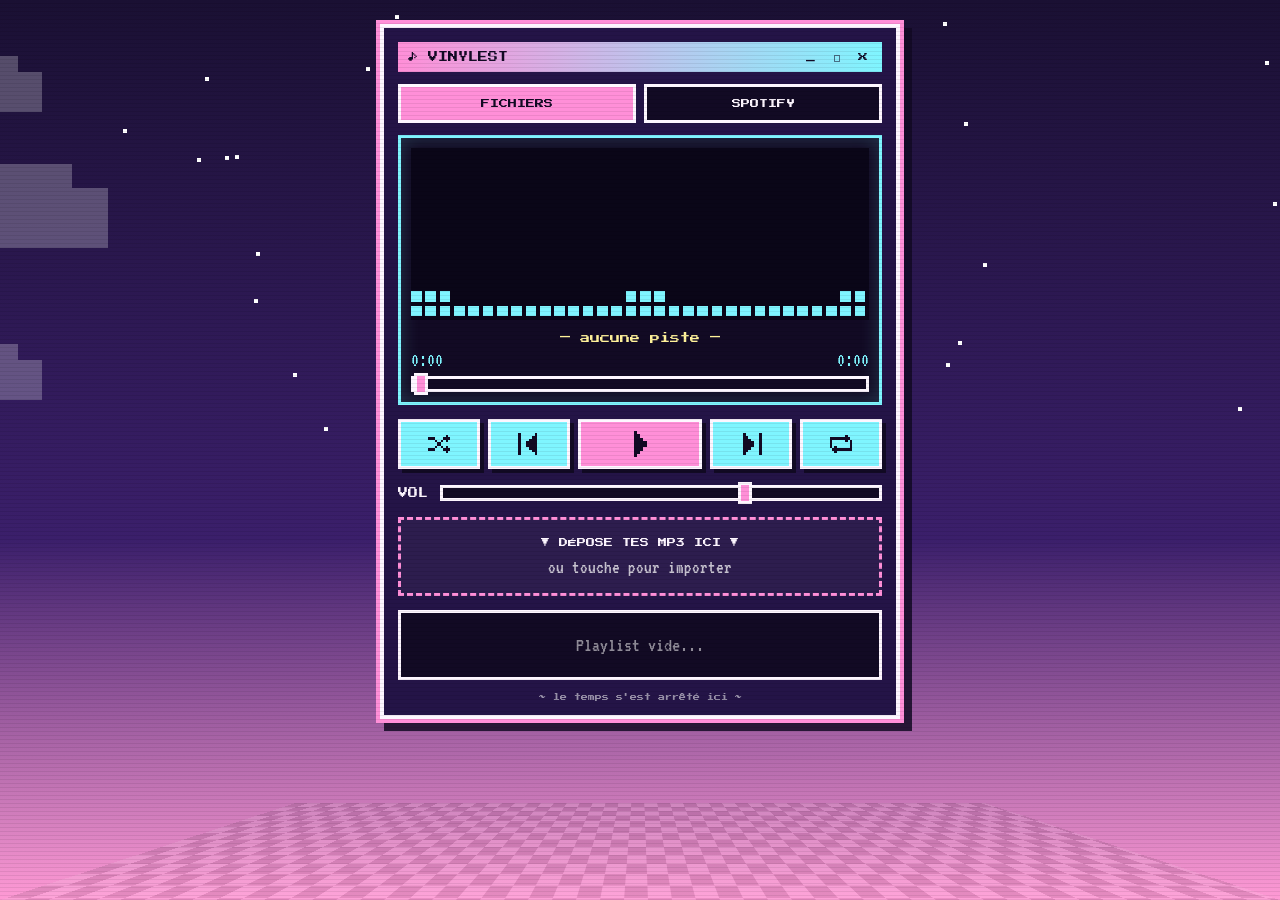
==== commit b937edfd: "Correction de l'interface" ====
--- a/index.html
+++ b/index.html
@@ -1,393 +1,74 @@
 <!DOCTYPE html>
 <html lang="fr">
 <head>
-  <link rel="manifest" href="manifest.json">
+<meta charset="UTF-8">
+<meta name="viewport" content="width=device-width, initial-scale=1, viewport-fit=cover">
+<title>♪ Vinylest</title>
+
+<link rel="manifest" href="manifest.json">
 <link rel="icon" href="icon.svg" type="image/svg+xml">
 <link rel="apple-touch-icon" href="icon-192.png">
 <meta name="theme-color" content="#3b1f6b">
 <meta name="apple-mobile-web-app-capable" content="yes">
 <meta name="apple-mobile-web-app-status-bar-style" content="black-translucent">
-<meta name="apple-mobile-web-app-title" content="dream.player">
-<meta charset="UTF-8">
-<meta name="viewport" content="width=device-width, initial-scale=1">
-<title>♪ dream.player</title>
+<meta name="apple-mobile-web-app-title" content="Vinylest">
+
 <link href="https://fonts.googleapis.com/css2?family=Press+Start+2P&family=VT323&display=swap" rel="stylesheet">
-<style>
-:root{
-  --bg1:#1a1033; --bg2:#3b1f6b; --pink:#ff8fd8; --cyan:#7ff5ff;
-  --yellow:#fff29a; --white:#fdf6ff; --dark:#120a24; --panel:#241447;
-}
-*{box-sizing:border-box;margin:0;padding:0;image-rendering:pixelated}
-html,body{height:100%}
-body{
-  font-family:'VT323',monospace;font-size:20px;color:var(--white);
-  background:linear-gradient(180deg,var(--bg1) 0%,var(--bg2) 60%,#ff9ad5 100%);
-  display:flex;justify-content:center;align-items:flex-start;
-  padding:20px 12px 60px;min-height:100vh;overflow-x:hidden;position:relative;
-}
-/* sol damier dreamcore */
-body::before{
-  content:"";position:fixed;left:0;right:0;bottom:0;height:35vh;z-index:0;
-  background:
-    conic-gradient(#ffffff22 25%,#00000022 0 50%,#ffffff22 0 75%,#00000022 0) 0 0/48px 48px;
-  transform:perspective(300px) rotateX(55deg);transform-origin:bottom;opacity:.7;
-}
-/* scanlines CRT */
-body::after{
-  content:"";position:fixed;inset:0;pointer-events:none;z-index:99;
-  background:repeating-linear-gradient(0deg,rgba(0,0,0,.18) 0 1px,transparent 1px 3px);
-}
-.cloud{position:fixed;z-index:0;width:120px;height:40px;background:#fff;opacity:.25;
-  box-shadow:24px -16px 0 #fff,48px -16px 0 #fff,72px 0 0 #fff,-24px 0 0 #fff;
-  animation:drift 60s linear infinite}
-.cloud:nth-child(1){top:8%;left:-150px}
-.cloud:nth-child(2){top:22%;left:-150px;animation-duration:90s;animation-delay:-30s;transform:scale(1.5)}
-.cloud:nth-child(3){top:40%;left:-150px;animation-duration:75s;animation-delay:-55s}
-@keyframes drift{to{transform:translateX(calc(100vw + 400px))}}
-.star{position:fixed;width:4px;height:4px;background:#fff;z-index:0;animation:tw 2s steps(2) infinite}
-@keyframes tw{50%{opacity:.2}}
-
-.player{
-  position:relative;z-index:2;width:100%;max-width:560px;
-  background:var(--panel);border:4px solid var(--white);
-  box-shadow:8px 8px 0 var(--dark),0 0 0 4px var(--pink),12px 12px 0 4px var(--dark);
-  padding:14px;
-}
-.titlebar{
-  display:flex;justify-content:space-between;align-items:center;
-  background:linear-gradient(90deg,var(--pink),var(--cyan));color:var(--dark);
-  font-family:'Press Start 2P',monospace;font-size:10px;padding:8px 10px;margin-bottom:12px;
-}
-.titlebar span:last-child{letter-spacing:4px}
-.tabs{display:flex;gap:6px;margin-bottom:12px}
-.tab{
-  flex:1;font-family:'Press Start 2P',monospace;font-size:9px;padding:10px 4px;cursor:pointer;
-  background:var(--dark);color:var(--white);border:3px solid var(--white);
-}
-.tab.active{background:var(--pink);color:var(--dark)}
-.view{display:none}.view.active{display:block}
-
-.screen{
-  background:var(--dark);border:3px solid var(--cyan);padding:10px;margin-bottom:12px;
-  box-shadow:inset 0 0 20px #7ff5ff33;
-}
-#viz{width:100%;height:90px;display:block;background:#0a0618}
-.now{font-family:'Press Start 2P',monospace;font-size:10px;line-height:1.6;color:var(--yellow);
-  margin-top:8px;white-space:nowrap;overflow:hidden}
-.now span{display:inline-block;padding-left:100%;animation:marq 12s linear infinite}
-@keyframes marq{to{transform:translateX(-100%)}}
-.time{display:flex;justify-content:space-between;color:var(--cyan);margin-top:4px}
-
-input[type=range]{
-  -webkit-appearance:none;appearance:none;width:100%;height:14px;background:var(--dark);
-  border:3px solid var(--white);outline:none;cursor:pointer;
-}
-input[type=range]::-webkit-slider-thumb{
-  -webkit-appearance:none;width:14px;height:20px;background:var(--pink);border:3px solid var(--white);
-}
-input[type=range]::-moz-range-thumb{width:10px;height:14px;background:var(--pink);border:3px solid var(--white);border-radius:0}
-
-.controls{display:flex;gap:6px;justify-content:center;margin:12px 0}
-.btn{
-  font-family:'Press Start 2P',monospace;font-size:12px;min-width:46px;height:46px;cursor:pointer;
-  background:var(--cyan);color:var(--dark);border:3px solid var(--white);
-  box-shadow:4px 4px 0 var(--dark);
-}
-.btn:active{transform:translate(3px,3px);box-shadow:1px 1px 0 var(--dark)}
-.btn.big{background:var(--pink);min-width:64px}
-.btn.on{background:var(--yellow)}
-.vol{display:flex;align-items:center;gap:10px;margin-bottom:12px;font-family:'Press Start 2P',monospace;font-size:10px}
-
-.drop{
-  border:3px dashed var(--pink);padding:16px;text-align:center;cursor:pointer;margin-bottom:12px;
-  font-family:'Press Start 2P',monospace;font-size:9px;line-height:1.8;background:#ffffff0a;
-}
-.drop.over{background:#ff8fd833;border-color:var(--yellow)}
-.drop input{display:none}
-
-.list{max-height:220px;overflow-y:auto;border:3px solid var(--white);background:var(--dark)}
-.list::-webkit-scrollbar{width:12px}
-.list::-webkit-scrollbar-track{background:var(--dark)}
-.list::-webkit-scrollbar-thumb{background:var(--pink);border:2px solid var(--dark)}
-.track{display:flex;align-items:center;gap:8px;padding:6px 8px;cursor:pointer;border-bottom:2px solid #ffffff18}
-.track:hover{background:#ffffff14}
-.track.cur{background:var(--pink);color:var(--dark)}
-.track .n{font-family:'Press Start 2P',monospace;font-size:8px;width:28px}
-.track .t{flex:1;overflow:hidden;text-overflow:ellipsis;white-space:nowrap}
-.track .x{font-family:'Press Start 2P',monospace;font-size:9px;padding:4px 6px;border:2px solid currentColor}
-.empty{padding:20px;text-align:center;color:#ffffff88}
-
-.row{display:flex;gap:6px;margin-bottom:10px}
-.row input[type=text]{
-  flex:1;background:var(--dark);color:var(--white);border:3px solid var(--white);
-  padding:10px;font-family:'VT323',monospace;font-size:20px;outline:none;
-}
-.row input[type=text]:focus{border-color:var(--pink)}
-.hint{font-size:17px;color:#ffffffaa;margin-bottom:10px;line-height:1.1}
-.spotify-frame{width:100%;border:3px solid var(--cyan);background:var(--dark);min-height:352px}
-.presets{display:flex;flex-wrap:wrap;gap:6px;margin-bottom:10px}
-.presets .btn{font-size:8px;height:34px;padding:0 8px}
-.footer{text-align:center;font-family:'Press Start 2P',monospace;font-size:7px;margin-top:12px;color:#ffffff88}
-</style>
+<link rel="stylesheet" href="style.css">
 </head>
 <body>
 <div class="cloud"></div><div class="cloud"></div><div class="cloud"></div>
 
-<div class="player">
-  <div class="titlebar"><span>♪ DREAM.PLAYER</span><span>_ □ x</span></div>
+<main class="player">
+  <div class="titlebar"><span>♪ VINYLEST</span><span>_ □ x</span></div>
 
   <div class="tabs">
-    <button class="tab active" data-view="local">📼 FICHIERS</button>
-    <button class="tab" data-view="spotify">🎧 SPOTIFY</button>
+    <button class="tab active" data-view="local">FICHIERS</button>
+    <button class="tab" data-view="spotify">SPOTIFY</button>
   </div>
 
   <!-- ===== VUE LOCALE ===== -->
-  <div class="view active" id="view-local">
+  <section class="view active" id="view-local">
     <div class="screen">
-      <canvas id="viz" width="256" height="48"></canvas>
-      <div class="now"><span id="nowTitle">— aucune piste —</span></div>
+      <canvas id="viz" width="128" height="48"></canvas>
+      <div class="now" id="now"><span id="nowTitle">— aucune piste —</span></div>
       <div class="time"><span id="cur">0:00</span><span id="dur">0:00</span></div>
-      <input type="range" id="seek" min="0" max="100" value="0" step="0.1">
+      <input type="range" id="seek" min="0" max="100" value="0" step="0.1" aria-label="Position">
     </div>
 
     <div class="controls">
-      <button class="btn" id="shuffle" title="Aléatoire">?</button>
-      <button class="btn" id="prev">|◀</button>
-      <button class="btn big" id="play">▶</button>
-      <button class="btn" id="next">▶|</button>
-      <button class="btn" id="repeat" title="Répéter">↻</button>
+      <button class="btn" id="shuffle" aria-label="Aléatoire"></button>
+      <button class="btn" id="prev" aria-label="Précédent"></button>
+      <button class="btn big" id="play" aria-label="Lecture / pause"></button>
+      <button class="btn" id="next" aria-label="Suivant"></button>
+      <button class="btn" id="repeat" aria-label="Répéter"></button>
     </div>
 
-    <div class="vol"><span>VOL</span><input type="range" id="vol" min="0" max="1" step="0.01" value="0.7"></div>
+    <div class="vol"><span>VOL</span><input type="range" id="vol" min="0" max="1" step="0.01" value="0.7" aria-label="Volume"></div>
 
     <label class="drop" id="drop">
-      ▼ DÉPOSE TES MP3 ICI ▼<br>ou clique pour importer
+      <span>▼ DÉPOSE TES MP3 ICI ▼</span>
+      <small>ou touche pour importer</small>
       <input type="file" id="file" accept="audio/*,.mp3,.wav,.ogg,.m4a,.flac" multiple>
     </label>
 
     <div class="list" id="list"><div class="empty">Playlist vide...</div></div>
-  </div>
+  </section>
 
   <!-- ===== VUE SPOTIFY ===== -->
-  <div class="view" id="view-spotify">
+  <section class="view" id="view-spotify">
     <p class="hint">Colle un lien Spotify (playlist, album, titre, artiste ou podcast). Connecte-toi dans le lecteur pour écouter les titres en entier ; sinon tu auras des extraits de 30 s.</p>
     <div class="row">
-      <input type="text" id="spUrl" placeholder="https://open.spotify.com/playlist/...">
+      <input type="text" id="spUrl" placeholder="https://open.spotify.com/playlist/..." autocomplete="off" autocapitalize="off" spellcheck="false">
       <button class="btn" id="spGo">OK</button>
     </div>
     <div class="presets" id="presets"></div>
     <iframe class="spotify-frame" id="spFrame" allow="autoplay; clipboard-write; encrypted-media; fullscreen; picture-in-picture" loading="lazy" src="" title="Spotify"></iframe>
-  </div>
+  </section>
 
   <div class="footer">~ le temps s'est arrêté ici ~</div>
-</div>
+</main>
 
-<script>
-const $ = s => document.querySelector(s);
-const audio = new Audio();
-audio.preload = 'metadata';
-let tracks = [];       // {name, url}
-let idx = -1, shuffle = false, repeat = 0; // 0 off, 1 all, 2 one
-
-/* ---------- Étoiles ---------- */
-for (let i = 0; i < 30; i++) {
-  const s = document.createElement('div');
-  s.className = 'star';
-  s.style.left = Math.random() * 100 + 'vw';
-  s.style.top = Math.random() * 50 + 'vh';
-  s.style.animationDelay = Math.random() * 2 + 's';
-  document.body.appendChild(s);
-}
-
-/* ---------- Onglets ---------- */
-document.querySelectorAll('.tab').forEach(t => t.onclick = () => {
-  document.querySelectorAll('.tab').forEach(x => x.classList.remove('active'));
-  document.querySelectorAll('.view').forEach(x => x.classList.remove('active'));
-  t.classList.add('active');
-  $('#view-' + t.dataset.view).classList.add('active');
-  if (t.dataset.view === 'spotify') audio.pause();
-});
-
-/* ---------- Utils ---------- */
-const fmt = s => isNaN(s) ? '0:00' : Math.floor(s / 60) + ':' + String(Math.floor(s % 60)).padStart(2, '0');
-const clean = n => n.replace(/\.[^.]+$/, '').replace(/[_]+/g, ' ');
-
-/* ---------- Import de fichiers ---------- */
-function addFiles(files) {
-  [...files].forEach(f => {
-    if (!f.type.startsWith('audio/') && !/\.(mp3|wav|ogg|m4a|flac|aac)$/i.test(f.name)) return;
-    tracks.push({ name: clean(f.name), url: URL.createObjectURL(f) });
-  });
-  renderList();
-  if (idx === -1 && tracks.length) load(0, false);
-}
-$('#file').onchange = e => { addFiles(e.target.files); e.target.value = ''; };
-const drop = $('#drop');
-['dragenter', 'dragover'].forEach(ev => drop.addEventListener(ev, e => { e.preventDefault(); drop.classList.add('over'); }));
-['dragleave', 'drop'].forEach(ev => drop.addEventListener(ev, e => { e.preventDefault(); drop.classList.remove('over'); }));
-drop.addEventListener('drop', e => addFiles(e.dataTransfer.files));
-window.addEventListener('dragover', e => e.preventDefault());
-window.addEventListener('drop', e => { e.preventDefault(); if (e.dataTransfer.files.length) addFiles(e.dataTransfer.files); });
-
-/* ---------- Playlist ---------- */
-function renderList() {
-  const l = $('#list');
-  if (!tracks.length) { l.innerHTML = '<div class="empty">Playlist vide...</div>'; return; }
-  l.innerHTML = '';
-  tracks.forEach((t, i) => {
-    const d = document.createElement('div');
-    d.className = 'track' + (i === idx ? ' cur' : '');
-    d.innerHTML = `<span class="n">${String(i + 1).padStart(2, '0')}</span><span class="t"></span><span class="x">X</span>`;
-    d.querySelector('.t').textContent = t.name;
-    d.onclick = () => { load(i, true); };
-    d.querySelector('.x').onclick = e => { e.stopPropagation(); removeTrack(i); };
-    l.appendChild(d);
-  });
-}
-function removeTrack(i) {
-  URL.revokeObjectURL(tracks[i].url);
-  tracks.splice(i, 1);
-  if (i === idx) { audio.pause(); audio.removeAttribute('src'); idx = -1; setPlayIcon(); $('#nowTitle').textContent = '— aucune piste —'; if (tracks.length) load(Math.min(i, tracks.length - 1), false); }
-  else if (i < idx) idx--;
-  renderList();
-}
-
-/* ---------- Lecture ---------- */
-function load(i, autoplay) {
-  idx = i;
-  audio.src = tracks[i].url;
-  $('#nowTitle').textContent = '♪ ' + tracks[i].name + ' ♪';
-  renderList();
-  if (autoplay) play();
-  if ('mediaSession' in navigator) navigator.mediaSession.metadata = new MediaMetadata({ title: tracks[i].name, artist: 'dream.player' });
-}
-function setPlayIcon() { $('#play').textContent = audio.paused ? '▶' : '❚❚'; }
-function play() { initAudioCtx(); audio.play().catch(() => {}); }
-function toggle() { if (idx === -1) return; audio.paused ? play() : audio.pause(); }
-function next(auto) {
-  if (!tracks.length) return;
-  if (auto && repeat === 2) { audio.currentTime = 0; play(); return; }
-  let n;
-  if (shuffle && tracks.length > 1) { do { n = Math.floor(Math.random() * tracks.length); } while (n === idx); }
-  else { n = idx + 1; if (n >= tracks.length) { if (repeat === 1 || !auto) n = 0; else { audio.pause(); return; } } }
-  load(n, true);
-}
-function prev() {
-  if (!tracks.length) return;
-  if (audio.currentTime > 3) { audio.currentTime = 0; return; }
-  load((idx - 1 + tracks.length) % tracks.length, true);
-}
-$('#play').onclick = toggle;
-$('#next').onclick = () => next(false);
-$('#prev').onclick = prev;
-$('#shuffle').onclick = e => { shuffle = !shuffle; e.target.classList.toggle('on', shuffle); };
-$('#repeat').onclick = e => {
-  repeat = (repeat + 1) % 3;
-  e.target.classList.toggle('on', repeat > 0);
-  e.target.textContent = repeat === 2 ? '1' : '↻';
-};
-audio.addEventListener('play', setPlayIcon);
-audio.addEventListener('pause', setPlayIcon);
-audio.addEventListener('ended', () => next(true));
-audio.addEventListener('loadedmetadata', () => $('#dur').textContent = fmt(audio.duration));
-audio.addEventListener('timeupdate', () => {
-  $('#cur').textContent = fmt(audio.currentTime);
-  if (audio.duration && !seeking) $('#seek').value = (audio.currentTime / audio.duration) * 100;
-});
-let seeking = false;
-const seek = $('#seek');
-seek.addEventListener('input', () => { seeking = true; $('#cur').textContent = fmt(audio.duration * seek.value / 100); });
-seek.addEventListener('change', () => { audio.currentTime = audio.duration * seek.value / 100; seeking = false; });
-$('#vol').addEventListener('input', e => audio.volume = e.target.value);
-audio.volume = 0.7;
-
-if ('mediaSession' in navigator) {
-  navigator.mediaSession.setActionHandler('play', play);
-  navigator.mediaSession.setActionHandler('pause', () => audio.pause());
-  navigator.mediaSession.setActionHandler('previoustrack', prev);
-  navigator.mediaSession.setActionHandler('nexttrack', () => next(false));
-}
-document.addEventListener('keydown', e => {
-  if (e.target.tagName === 'INPUT' && e.target.type === 'text') return;
-  if (e.code === 'Space') { e.preventDefault(); toggle(); }
-  if (e.code === 'ArrowRight') audio.currentTime += 5;
-  if (e.code === 'ArrowLeft') audio.currentTime -= 5;
-});
-
-/* ---------- Visualiseur pixel ---------- */
-let actx, analyser, data, started = false;
-function initAudioCtx() {
-  if (started) { if (actx.state === 'suspended') actx.resume(); return; }
-  try {
-    actx = new (window.AudioContext || window.webkitAudioContext)();
-    const src = actx.createMediaElementSource(audio);
-    analyser = actx.createAnalyser();
-    analyser.fftSize = 128;
-    data = new Uint8Array(analyser.frequencyBinCount);
-    src.connect(analyser); analyser.connect(actx.destination);
-    started = true;
-  } catch (e) { console.warn(e); }
-}
-const cv = $('#viz'), c = cv.getContext('2d');
-c.imageSmoothingEnabled = false;
-let t = 0;
-function draw() {
-  requestAnimationFrame(draw);
-  t++;
-  c.fillStyle = '#0a0618'; c.fillRect(0, 0, 256, 48);
-  const bars = 32, w = 8;
-  if (analyser) analyser.getByteFrequencyData(data);
-  for (let i = 0; i < bars; i++) {
-    let v = analyser && !audio.paused ? data[i] / 255 : (Math.sin(t / 30 + i / 3) + 1) / 12;
-    const h = Math.max(1, Math.round(v * 12)) ;
-    for (let j = 0; j < h; j++) {
-      c.fillStyle = j > 9 ? '#fff29a' : j > 5 ? '#ff8fd8' : '#7ff5ff';
-      c.fillRect(i * w + 1, 48 - (j + 1) * 4, w - 2, 3);
-    }
-  }
-}
-draw();
-
-/* ---------- Spotify (embed) ---------- */
-const presets = [
-  ['Top 50 Monde', 'https://open.spotify.com/playlist/37i9dQZEVXbMDoHDwVN2tF'],
-  ['Lofi Beats', 'https://open.spotify.com/playlist/37i9dQZF1DWWQRwui0ExPn'],
-  ['Dreamy', 'https://open.spotify.com/playlist/37i9dQZF1DX6uQnrQkSAYA']
-];
-const frame = $('#spFrame');
-function toEmbed(url) {
-  url = url.trim();
-  const m = url.match(/open\.spotify\.com\/(?:intl-[a-z]+\/)?(track|album|playlist|artist|show|episode)\/([A-Za-z0-9]+)/i)
-        || url.match(/^spotify:(track|album|playlist|artist|show|episode):([A-Za-z0-9]+)/i);
-  if (!m) return null;
-  return `https://open.spotify.com/embed/${m[1]}/${m[2]}?utm_source=generator&theme=0`;
-}
-function loadSpotify(url) {
-  const e = toEmbed(url);
-  if (!e) { $('#spUrl').style.borderColor = '#ff5d7a'; $('#spUrl').value = ''; $('#spUrl').placeholder = 'Lien Spotify invalide !'; return; }
-  $('#spUrl').style.borderColor = '';
-  frame.src = e;
-  const type = e.split('/embed/')[1].split('/')[0];
-  frame.style.height = (type === 'track' || type === 'episode') ? '152px' : '352px';
-  localStorage.setItem('dream_sp', url);
-}
-presets.forEach(([n, u]) => {
-  const b = document.createElement('button');
-  b.className = 'btn'; b.textContent = n;
-  b.onclick = () => { $('#spUrl').value = u; loadSpotify(u); };
-  $('#presets').appendChild(b);
-});
-$('#spGo').onclick = () => loadSpotify($('#spUrl').value);
-$('#spUrl').addEventListener('keydown', e => { if (e.key === 'Enter') loadSpotify(e.target.value); });
-try {
-  const saved = localStorage.getItem('dream_sp') || presets[1][1];
-  $('#spUrl').value = saved; loadSpotify(saved);
-} catch (e) { loadSpotify(presets[1][1]); }
-if ('serviceWorker' in navigator) {
-  window.addEventListener('load', () => {
-    navigator.serviceWorker.register('sw.js').catch(console.warn);
-  });
-}
-</script>
+<script src="script.js"></script>
 </body>
 </html>
--- a/style.css
+++ b/style.css
@@ -0,0 +1,158 @@
+:root{
+  --bg1:#1a1033; --bg2:#3b1f6b; --pink:#ff8fd8; --cyan:#7ff5ff;
+  --yellow:#fff29a; --white:#fdf6ff; --dark:#120a24; --panel:#241447;
+}
+*{box-sizing:border-box;margin:0;padding:0;image-rendering:pixelated;-webkit-tap-highlight-color:transparent}
+html,body{min-height:100%}
+body{
+  font-family:'VT323',monospace;font-size:20px;color:var(--white);
+  background:linear-gradient(180deg,var(--bg1) 0%,var(--bg2) 60%,#ff9ad5 100%) fixed;
+  display:flex;justify-content:center;align-items:flex-start;
+  padding:20px 14px calc(60px + env(safe-area-inset-bottom));
+  min-height:100vh;overflow-x:hidden;position:relative;
+}
+button{font-family:inherit;touch-action:manipulation;user-select:none;-webkit-user-select:none}
+
+/* sol damier dreamcore */
+body::before{
+  content:"";position:fixed;left:0;right:0;bottom:0;height:35vh;z-index:0;
+  background:conic-gradient(#ffffff22 25%,#00000022 0 50%,#ffffff22 0 75%,#00000022 0) 0 0/48px 48px;
+  transform:perspective(300px) rotateX(55deg);transform-origin:bottom;opacity:.7;
+}
+/* scanlines CRT (légères, pour garder le texte lisible) */
+body::after{
+  content:"";position:fixed;inset:0;pointer-events:none;z-index:99;
+  background:repeating-linear-gradient(0deg,rgba(0,0,0,.07) 0 1px,transparent 1px 4px);
+}
+
+/* nuages et étoiles */
+.cloud{position:fixed;z-index:0;width:120px;height:40px;background:#fff;opacity:.25;
+  box-shadow:24px -16px 0 #fff,48px -16px 0 #fff,72px 0 0 #fff,-24px 0 0 #fff;
+  animation:drift 60s linear infinite}
+.cloud:nth-child(1){top:8%;left:-150px}
+.cloud:nth-child(2){top:22%;left:-150px;animation-duration:90s;animation-delay:-30s;transform:scale(1.5)}
+.cloud:nth-child(3){top:40%;left:-150px;animation-duration:75s;animation-delay:-55s}
+@keyframes drift{to{transform:translateX(calc(100vw + 400px))}}
+.star{position:fixed;width:4px;height:4px;background:#fff;z-index:0;animation:tw 2s steps(2) infinite}
+@keyframes tw{50%{opacity:.2}}
+
+/* fenêtre du lecteur */
+.player{
+  position:relative;z-index:2;width:100%;max-width:520px;
+  background:var(--panel);border:4px solid var(--white);
+  box-shadow:0 0 0 4px var(--pink),8px 8px 0 4px rgba(18,10,36,.85);
+  padding:14px;margin:4px;
+}
+.titlebar{
+  display:flex;justify-content:space-between;align-items:center;
+  background:linear-gradient(90deg,var(--pink),var(--cyan));color:var(--dark);
+  font-family:'Press Start 2P',monospace;font-size:10px;padding:9px 10px;margin-bottom:12px;
+}
+.titlebar span:last-child{letter-spacing:4px}
+
+/* onglets */
+.tabs{display:flex;gap:8px;margin-bottom:12px}
+.tab{
+  flex:1;font-family:'Press Start 2P',monospace;font-size:9px;padding:12px 4px;cursor:pointer;
+  background:var(--dark);color:var(--white);border:3px solid var(--white);
+}
+.tab.active{background:var(--pink);color:var(--dark)}
+.view{display:none}
+.view.active{display:block}
+
+/* écran + visualiseur */
+.screen{
+  background:var(--dark);border:3px solid var(--cyan);padding:10px;margin-bottom:14px;
+  box-shadow:inset 0 0 20px #7ff5ff33;
+}
+#viz{width:100%;height:auto;aspect-ratio:128/48;display:block;background:#0a0618}
+.now{
+  font-family:'Press Start 2P',monospace;font-size:10px;line-height:1.6;color:var(--yellow);
+  margin-top:10px;white-space:nowrap;overflow:hidden;text-align:center;
+}
+.now span{display:inline-block}
+.now.scroll{text-align:left}
+.now.scroll span{padding-left:100%;animation:marq 12s linear infinite}
+@keyframes marq{to{transform:translateX(-100%)}}
+.time{display:flex;justify-content:space-between;color:var(--cyan);margin:4px 0 6px}
+
+/* sliders */
+input[type=range]{
+  -webkit-appearance:none;appearance:none;width:100%;height:16px;background:var(--dark);
+  border:3px solid var(--white);outline:none;cursor:pointer;display:block;
+}
+input[type=range]::-webkit-slider-thumb{
+  -webkit-appearance:none;width:14px;height:22px;background:var(--pink);border:3px solid var(--white);
+}
+input[type=range]::-moz-range-thumb{width:8px;height:16px;background:var(--pink);border:3px solid var(--white);border-radius:0}
+
+/* boutons */
+.controls{
+  display:grid;grid-template-columns:1fr 1fr 1.5fr 1fr 1fr;gap:8px;margin:0 0 16px;
+}
+.btn{
+  position:relative;display:flex;align-items:center;justify-content:center;
+  font-family:'Press Start 2P',monospace;font-size:11px;min-width:0;height:50px;cursor:pointer;
+  background:var(--cyan);color:var(--dark);border:3px solid var(--white);
+  box-shadow:4px 4px 0 var(--dark);
+}
+.btn:active{transform:translate(3px,3px);box-shadow:1px 1px 0 var(--dark)}
+.btn.big{background:var(--pink)}
+.btn.on{background:var(--yellow)}
+.btn svg{width:22px;height:22px;display:block}
+.btn.big svg{width:26px;height:26px}
+.btn.one::after{
+  content:"1";position:absolute;right:3px;bottom:2px;
+  font-family:'Press Start 2P',monospace;font-size:7px;color:var(--dark);
+}
+.vol{
+  display:flex;align-items:center;gap:12px;margin-bottom:16px;
+  font-family:'Press Start 2P',monospace;font-size:10px;
+}
+
+/* import de fichiers */
+.drop{
+  display:block;width:100%;border:3px dashed var(--pink);padding:16px 10px;text-align:center;cursor:pointer;
+  margin-bottom:14px;background:#ffffff0a;
+}
+.drop span{display:block;font-family:'Press Start 2P',monospace;font-size:9px;line-height:1.6;margin-bottom:8px}
+.drop small{display:block;font-size:19px;color:#ffffffbb}
+.drop.over{background:#ff8fd833;border-color:var(--yellow)}
+.drop input{display:none}
+
+/* playlist */
+.list{max-height:240px;overflow-y:auto;border:3px solid var(--white);background:var(--dark)}
+.list::-webkit-scrollbar{width:12px}
+.list::-webkit-scrollbar-track{background:var(--dark)}
+.list::-webkit-scrollbar-thumb{background:var(--pink);border:2px solid var(--dark)}
+.track{display:flex;align-items:center;gap:8px;padding:10px 8px;cursor:pointer;border-bottom:2px solid #ffffff18}
+.track:hover{background:#ffffff14}
+.track.cur{background:var(--pink);color:var(--dark)}
+.track .n{font-family:'Press Start 2P',monospace;font-size:8px;width:26px;flex:none}
+.track .t{flex:1;min-width:0;overflow:hidden;text-overflow:ellipsis;white-space:nowrap}
+.track .x{font-family:'Press Start 2P',monospace;font-size:9px;padding:6px 8px;border:2px solid currentColor;flex:none}
+.empty{padding:22px;text-align:center;color:#ffffff88}
+
+/* Spotify */
+.row{display:flex;gap:8px;margin-bottom:10px}
+.row input[type=text]{
+  flex:1;min-width:0;background:var(--dark);color:var(--white);border:3px solid var(--white);
+  padding:10px;font-family:'VT323',monospace;font-size:20px;outline:none;border-radius:0;
+}
+.row input[type=text]:focus{border-color:var(--pink)}
+.row .btn{height:auto;min-width:56px}
+.hint{font-size:18px;color:#ffffffaa;margin-bottom:10px;line-height:1.1}
+.spotify-frame{width:100%;border:3px solid var(--cyan);background:var(--dark);min-height:152px;display:block}
+.presets{display:flex;flex-wrap:wrap;gap:8px;margin-bottom:12px}
+.presets .btn{font-size:8px;height:36px;padding:0 10px}
+
+.footer{text-align:center;font-family:'Press Start 2P',monospace;font-size:7px;margin-top:14px;color:#ffffff88}
+
+/* petits écrans */
+@media (max-width:380px){
+  .player{padding:10px}
+  .controls{gap:6px}
+  .btn svg{width:18px;height:18px}
+  .btn.big svg{width:22px;height:22px}
+  .tab{font-size:8px}
+}
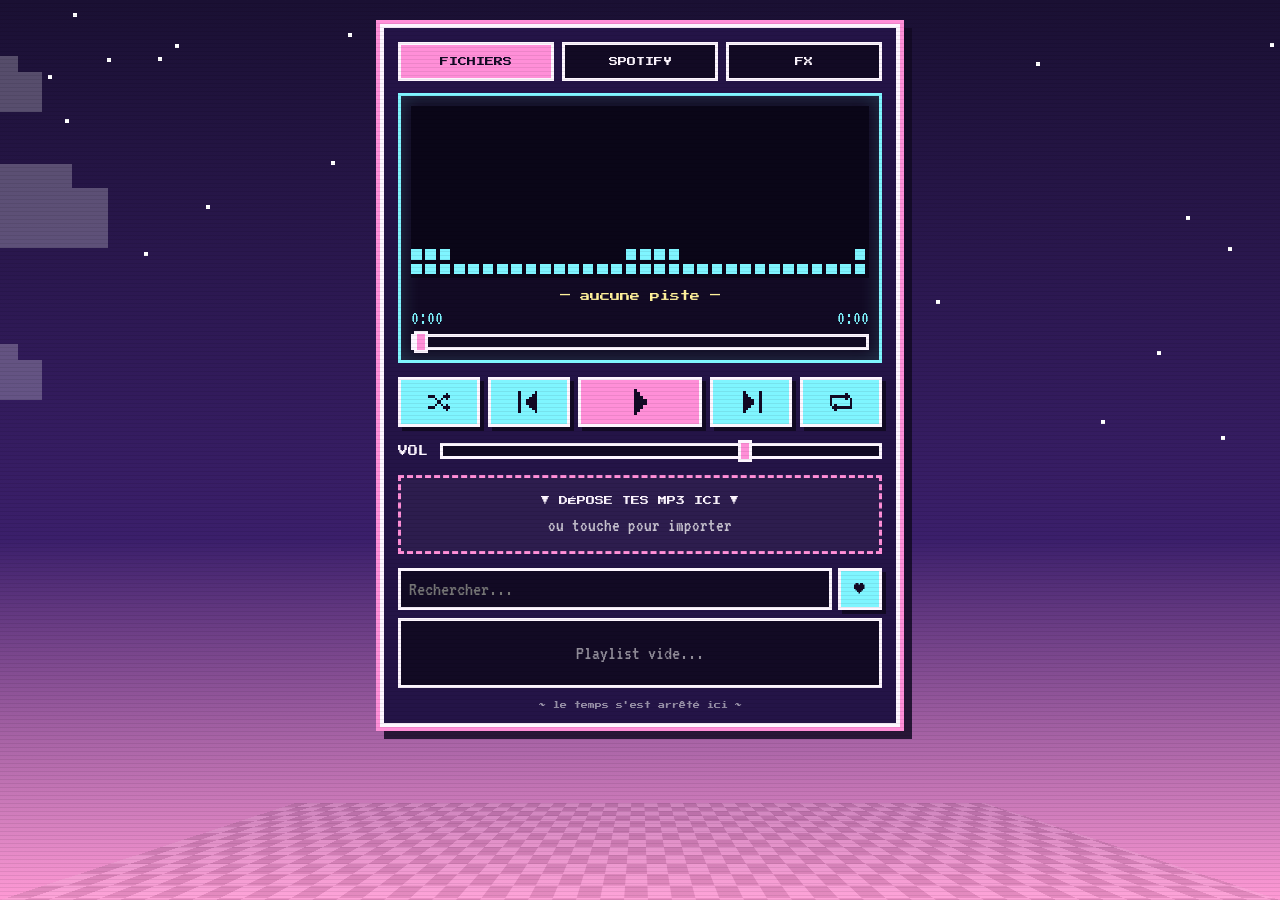
==== commit c07433a4: "dream.player : bibliothèque, FX, thèmes" ====
--- a/index.html
+++ b/index.html
@@ -3,7 +3,7 @@
 <head>
 <meta charset="UTF-8">
 <meta name="viewport" content="width=device-width, initial-scale=1, viewport-fit=cover">
-<title>♪ Vinylest</title>
+<title>♪ dream.player</title>
 
 <link rel="manifest" href="manifest.json">
 <link rel="icon" href="icon.svg" type="image/svg+xml">
@@ -11,7 +11,7 @@
 <meta name="theme-color" content="#3b1f6b">
 <meta name="apple-mobile-web-app-capable" content="yes">
 <meta name="apple-mobile-web-app-status-bar-style" content="black-translucent">
-<meta name="apple-mobile-web-app-title" content="Vinylest">
+<meta name="apple-mobile-web-app-title" content="dream.player">
 
 <link href="https://fonts.googleapis.com/css2?family=Press+Start+2P&family=VT323&display=swap" rel="stylesheet">
 <link rel="stylesheet" href="style.css">
@@ -20,7 +20,6 @@
 <div class="cloud"></div><div class="cloud"></div><div class="cloud"></div>
 
 <main class="player">
-  <div class="titlebar"><span>♪ VINYLEST</span><span>_ □ x</span></div>
 
   <div class="tabs">
     <button class="tab active" data-view="local">FICHIERS</button>
@@ -70,5 +69,6 @@
 </main>
 
 <script src="script.js"></script>
+<script src="features.js"></script>
 </body>
 </html>
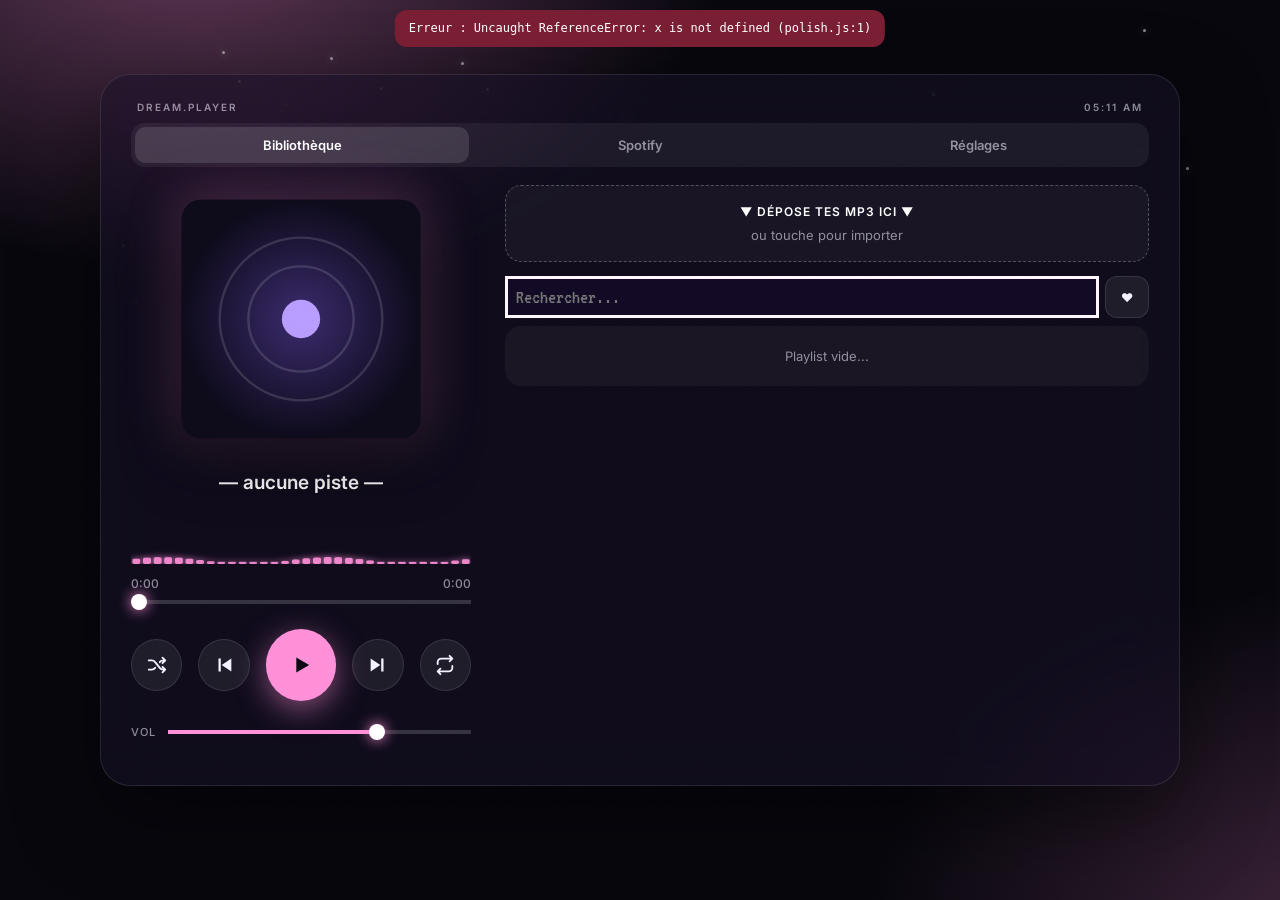
==== commit 0db11ecf: "finitions" ====
--- a/index.html
+++ b/index.html
@@ -8,13 +8,14 @@
 <link rel="manifest" href="manifest.json">
 <link rel="icon" href="icon.svg" type="image/svg+xml">
 <link rel="apple-touch-icon" href="icon-192.png">
-<meta name="theme-color" content="#3b1f6b">
+<meta name="theme-color" content="#07060d"
 <meta name="apple-mobile-web-app-capable" content="yes">
 <meta name="apple-mobile-web-app-status-bar-style" content="black-translucent">
 <meta name="apple-mobile-web-app-title" content="dream.player">
 
 <link href="https://fonts.googleapis.com/css2?family=Press+Start+2P&family=VT323&display=swap" rel="stylesheet">
 <link rel="stylesheet" href="style.css">
+<link rel="stylesheet" href="premium.css">
 </head>
 <body>
 <div class="cloud"></div><div class="cloud"></div><div class="cloud"></div>
@@ -70,5 +71,12 @@
 
 <script src="script.js"></script>
 <script src="features.js"></script>
-</body>
+<script src="premium.js"></script>
+<script src="extras.js"></script>
+<script src="more.js"></script>
+<script src="final.js"></script>
+<script src="settings.js"></script>
+<script src="layout.js"></script>
+<script src="diag.js"></script></body>
+<script src="polish.js"></script>
 </html>
--- a/premium.css
+++ b/premium.css
@@ -0,0 +1,66 @@
+@import url('https://fonts.googleapis.com/css2?family=Inter:wght@400;500;600;700&display=swap');
+:root{--accent:var(--cov,var(--pink));--ink:#f4f1ff;--mut:rgba(244,241,255,.55);--glass:rgba(22,18,38,.55);--line:rgba(255,255,255,.1)}
+*{image-rendering:auto}
+body{font:15px 'Inter',system-ui,sans-serif;color:var(--ink);
+ background:radial-gradient(900px 600px at 15% -10%,color-mix(in srgb,var(--accent) 38%,transparent),transparent 60%),radial-gradient(800px 600px at 105% 105%,color-mix(in srgb,var(--accent) 22%,transparent),transparent 60%),#07060d !important;
+ background-attachment:fixed !important}
+body::before{display:none}
+body::after{background:url("data:image/svg+xml;utf8,<svg xmlns='http://www.w3.org/2000/svg' width='160' height='160'><filter id='n'><feTurbulence type='fractalNoise' baseFrequency='.9' numOctaves='2'/></filter><rect width='100%' height='100%' filter='url(%23n)'/></svg>");opacity:.07;mix-blend-mode:overlay}
+.cloud,.footer{display:none}
+.star{border-radius:50%;width:3px;height:3px;box-shadow:0 0 8px #fff;opacity:.5;animation:tw 5s ease-in-out infinite}
+@keyframes tw{50%{opacity:.1}}
+#bgb{position:fixed;inset:-15%;z-index:0;background-size:cover;background-position:center;filter:blur(70px) saturate(1.5);opacity:0;transition:opacity 1s}
+#bgb.on{opacity:.5}
+
+.player{max-width:440px;background:var(--glass);-webkit-backdrop-filter:blur(28px) saturate(1.5);backdrop-filter:blur(28px) saturate(1.5);border:1px solid var(--line);border-radius:30px;box-shadow:0 30px 80px rgba(0,0,0,.5);padding:20px;margin:6px}
+.tabs{background:rgba(255,255,255,.06);border-radius:14px;padding:4px;gap:4px;margin-bottom:18px}
+.tab{font:600 13px 'Inter',sans-serif;padding:10px 4px;border:0;border-radius:11px;background:transparent;color:var(--mut);transition:.25s}
+.tab.active{background:rgba(255,255,255,.12);color:#fff}
+
+.screen{display:flex;flex-direction:column;background:none;border:0;box-shadow:none;padding:0;margin-bottom:18px}
+#cover{order:0;display:block !important;width:min(72vw,260px);height:min(72vw,260px);margin:4px auto 22px;border:0;border-radius:22px;object-fit:cover;transform:scale(.92);transition:transform .7s cubic-bezier(.2,.8,.2,1);box-shadow:0 24px 60px rgba(0,0,0,.55),0 0 60px color-mix(in srgb,var(--accent) 30%,transparent)}
+body.playing #cover{transform:scale(1)}
+#cover.swap{animation:swap .6s cubic-bezier(.2,.8,.2,1)}
+@keyframes swap{from{opacity:0;transform:scale(.8) rotate(-3deg)}}
+.now{order:1;font:600 19px 'Inter',sans-serif;color:#fff;margin:0 0 4px}
+#viz{order:2;height:56px;aspect-ratio:auto;background:none;margin:10px 0 6px}
+.time{order:3;font:500 12px 'Inter',sans-serif;color:var(--mut);margin:6px 0 2px}
+#seek{order:4}
+
+input[type=range]{height:18px;border:0;border-radius:0;background:linear-gradient(var(--accent),var(--accent)) 0 50%/var(--p,0%) 4px no-repeat,linear-gradient(rgba(255,255,255,.16),rgba(255,255,255,.16)) 0 50%/100% 4px no-repeat}
+input[type=range]::-webkit-slider-thumb{-webkit-appearance:none;width:16px;height:16px;border-radius:50%;background:#fff;border:0;box-shadow:0 0 14px var(--accent)}
+input[type=range]::-moz-range-thumb{width:16px;height:16px;border-radius:50%;background:#fff;border:0}
+
+.controls{display:flex;justify-content:center;align-items:center;gap:16px;margin:8px 0 22px}
+.btn{width:52px;height:52px;border-radius:50%;border:1px solid var(--line);background:rgba(255,255,255,.07);color:var(--ink);box-shadow:none;font:600 13px 'Inter',sans-serif;transition:.2s}
+.btn svg{width:22px;height:22px}
+.btn.big{width:72px;height:72px;background:var(--accent);color:#0a0812;border:0;box-shadow:0 8px 30px color-mix(in srgb,var(--accent) 50%,transparent)}
+.btn.big svg{width:28px;height:28px}
+.btn.on{color:var(--accent);background:rgba(255,255,255,.14)}
+.btn:active{transform:scale(.92);box-shadow:none}
+.btn.one::after{font:700 8px 'Inter',sans-serif;color:var(--accent)}
+@media(hover:hover){.btn:hover{background:rgba(255,255,255,.14)}.btn.big:hover{background:var(--accent);filter:brightness(1.1)}}
+.presets .btn,.row .btn,.srch .btn{width:auto;height:auto;min-width:0;padding:10px 14px;border-radius:12px;font-size:12px}
+.vol{font:500 11px 'Inter',sans-serif;letter-spacing:.1em;color:var(--mut);margin-bottom:18px}
+
+.drop{border:1px dashed rgba(255,255,255,.25);border-radius:16px;background:rgba(255,255,255,.04);padding:18px}
+.drop span{font:600 12px 'Inter',sans-serif;letter-spacing:.08em;color:#fff}
+.drop small{font:400 13px 'Inter',sans-serif;color:var(--mut)}
+.list{border:0;background:rgba(255,255,255,.04);border-radius:16px;max-height:280px}
+.track{padding:12px 14px;border-bottom:1px solid var(--line);font:500 14px 'Inter',sans-serif}
+.track.cur{background:color-mix(in srgb,var(--accent) 24%,transparent);color:#fff}
+.track .n{font:500 11px 'Inter',sans-serif;color:var(--mut)}
+.track .x{border:0;font:600 12px 'Inter',sans-serif;opacity:.5}
+.track .h,.track.cur .h{color:var(--accent)}
+.empty,.hint{font:400 13px 'Inter',sans-serif;color:var(--mut)}
+.srch input,.row input[type=text]{background:rgba(255,255,255,.07);border:1px solid var(--line);border-radius:12px;color:#fff;font:400 14px 'Inter',sans-serif;padding:11px 14px}
+.srch input:focus,.row input[type=text]:focus{border-color:var(--accent)}
+.fx h3{font:600 11px 'Inter',sans-serif;letter-spacing:.14em;color:var(--mut);margin:20px 0 10px}
+.fx label{font:400 14px 'Inter',sans-serif}
+.spotify-frame{border:0;border-radius:14px}
+#spcover{width:200px;height:200px;border:0;border-radius:18px}
+:focus-visible{outline:2px solid var(--accent);outline-offset:2px}
+
+@media(max-width:480px){body{padding:10px}.player{padding:16px;border-radius:26px}}
+@media(max-height:520px) and (orientation:landscape){#cover{width:120px;height:120px;margin-bottom:10px}.controls{margin-bottom:10px}}
+@media(prefers-reduced-motion:reduce){*{animation:none !important;transition:none !important}}
